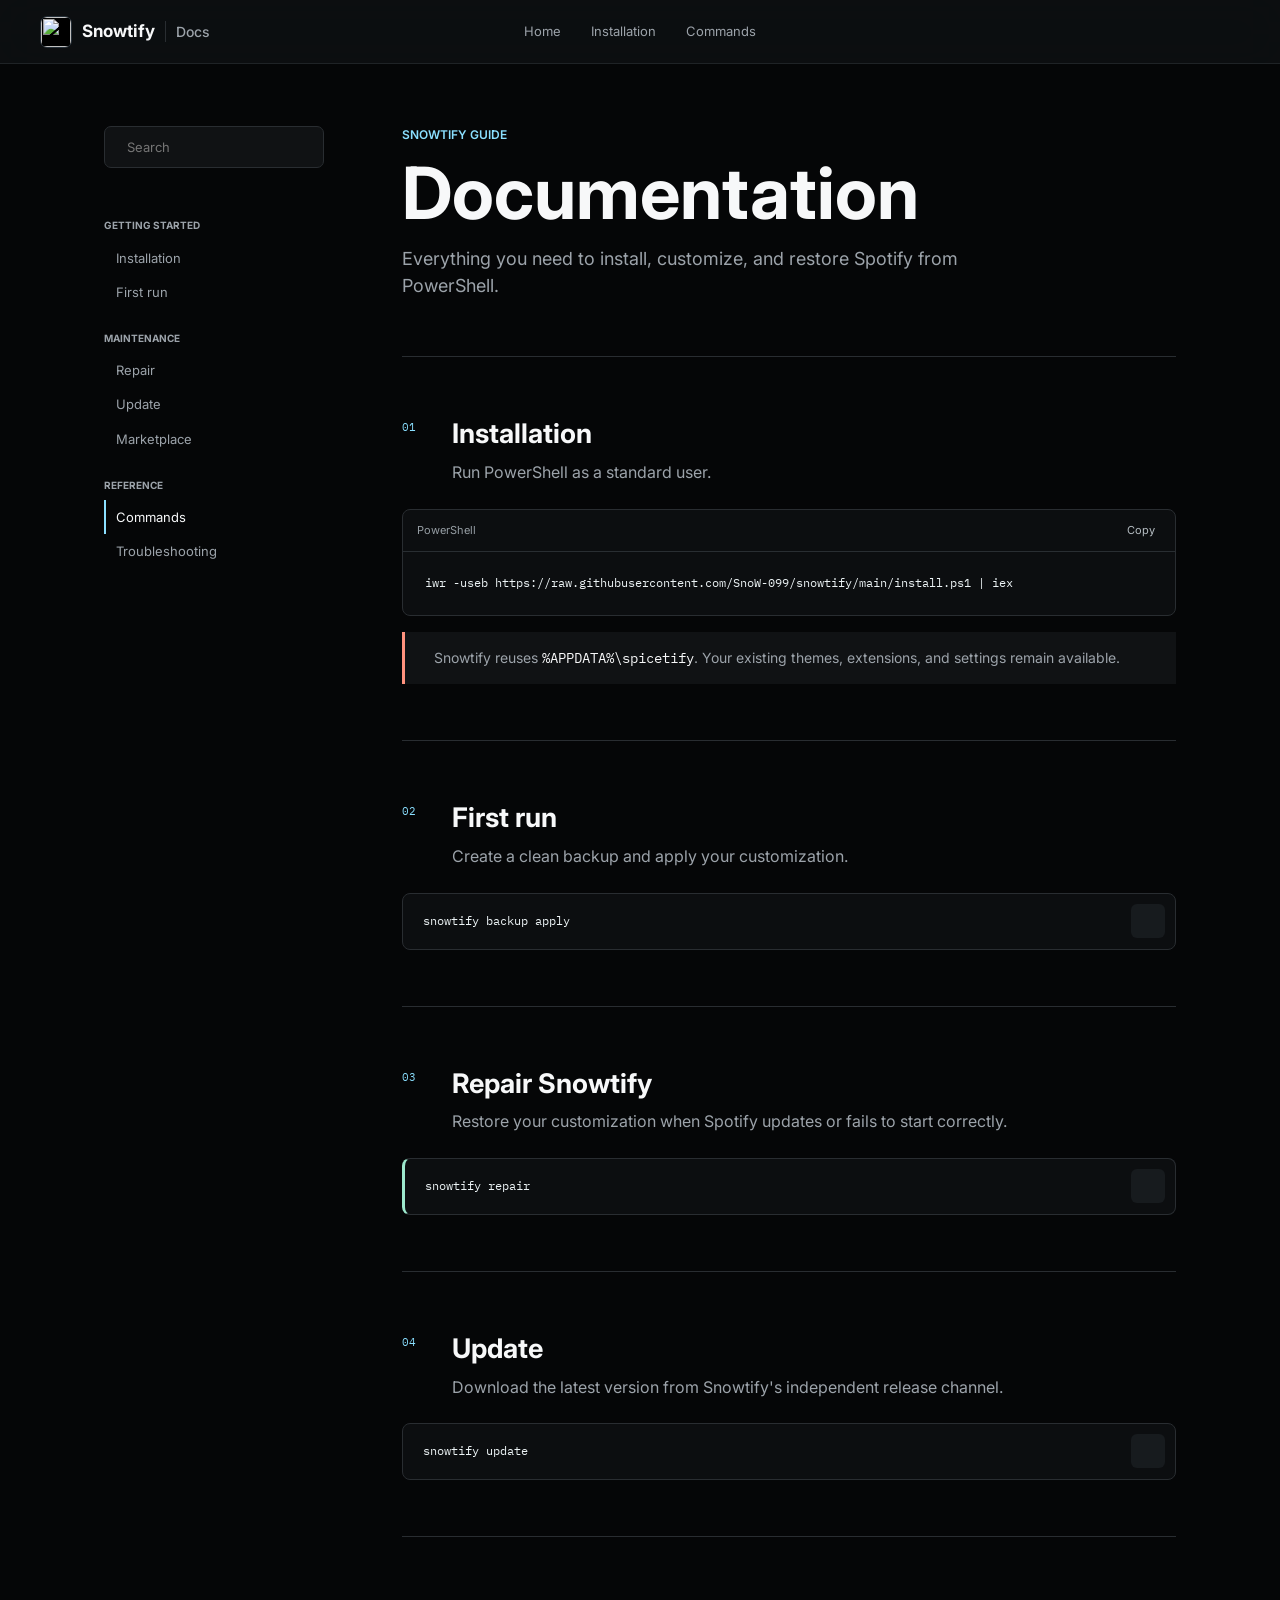
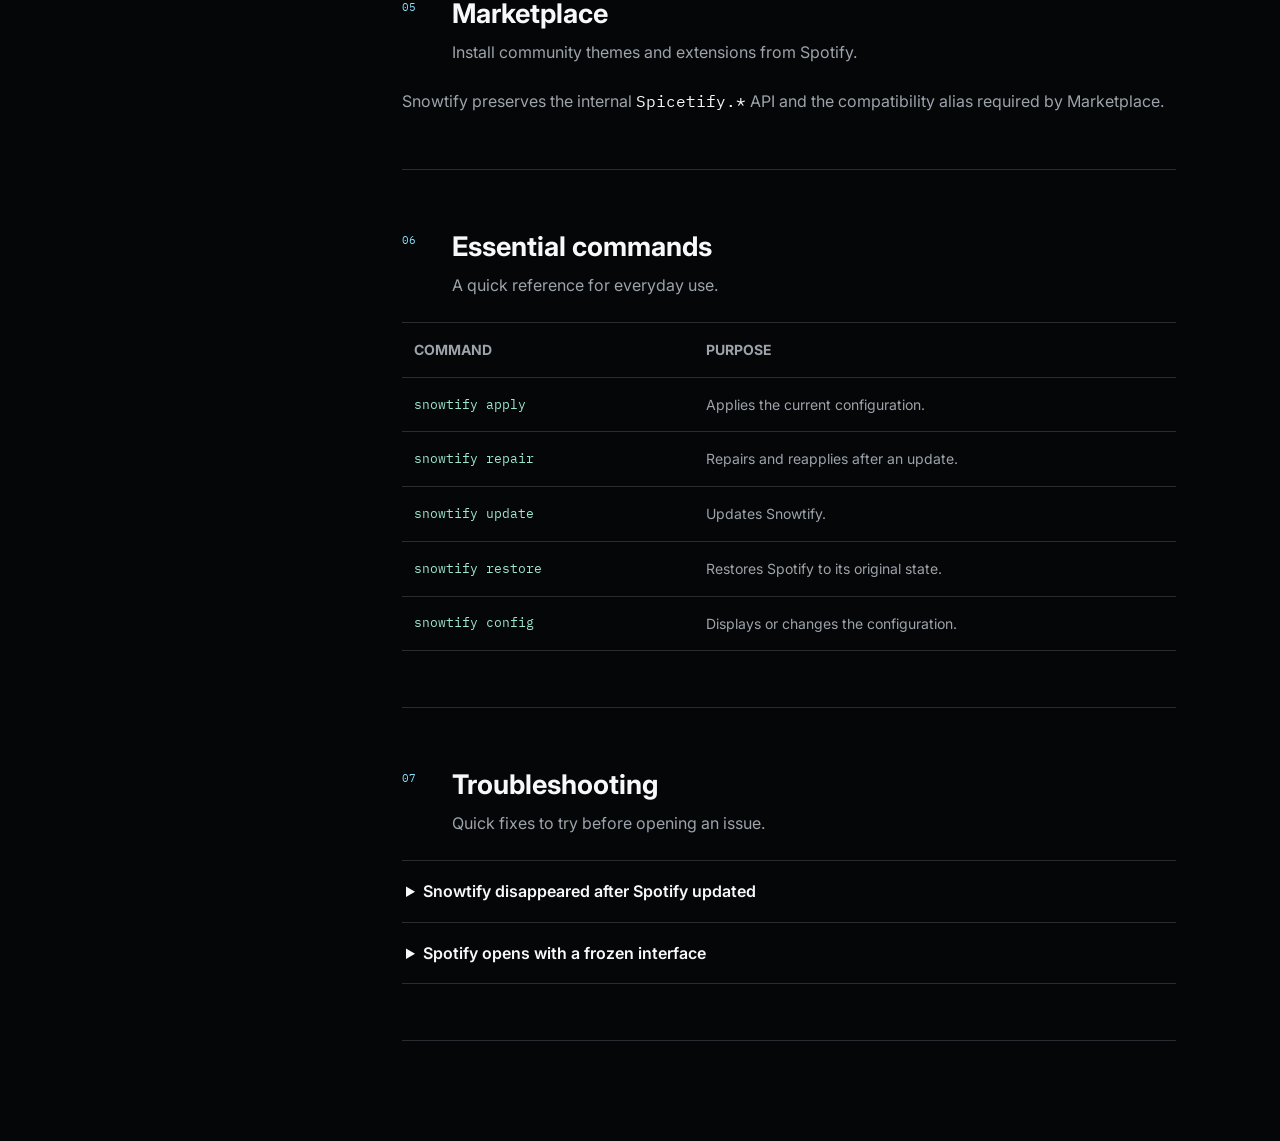
==== docs/docs.html @ 8fdb7bba "Polish Snowtify product website" ====
<!doctype html>
<html lang="en">
  <head>
    <meta charset="UTF-8" />
    <meta name="viewport" content="width=device-width, initial-scale=1.0" />
    <meta name="description" content="Official Snowtify documentation: installation, recovery, and commands." />
    <meta name="theme-color" content="#050607" />
    <title>Documentation | Snowtify</title>
    <link rel="icon" type="image/png" href="assets/snowtify-icon.png" />
    <link rel="preconnect" href="https://fonts.googleapis.com" />
    <link rel="preconnect" href="https://fonts.gstatic.com" crossorigin />
    <link href="https://fonts.googleapis.com/css2?family=Inter:wght@400;500;600;700&family=IBM+Plex+Mono:wght@400;500&display=swap" rel="stylesheet" />
    <link rel="stylesheet" href="styles.css" />
    <script src="https://unpkg.com/lucide@0.468.0/dist/umd/lucide.min.js" defer></script>
    <script src="app.js" defer></script>
  </head>
  <body class="docs-page">
    <header class="topbar">
      <a class="brand" href="index.html"><span class="brand-mark"><img src="assets/snowtify-icon.png" alt="" /></span><span>Snowtify</span><span class="docs-badge">Docs</span></a>
      <nav class="topnav"><a href="index.html">Home</a><a href="#install">Installation</a><a href="#commands">Commands</a></nav>
      <div class="top-actions">
        <button class="icon-button" id="theme-toggle" type="button" aria-label="Change theme" title="Change theme"><i data-lucide="sun"></i></button>
        <a class="github-icon" href="https://github.com/SnoW-099/snowtify" target="_blank" rel="noreferrer" aria-label="GitHub"><i data-lucide="github"></i></a>
      </div>
    </header>

    <main class="docs-layout">
      <aside class="docs-sidebar">
        <label class="search-box" for="docs-search"><i data-lucide="search"></i><input id="docs-search" type="search" placeholder="Search" autocomplete="off" /></label>
        <nav aria-label="Documentation index">
          <p>Getting started</p><a class="active" href="#install">Installation</a><a href="#first-run">First run</a>
          <p>Maintenance</p><a href="#repair">Repair</a><a href="#update">Update</a><a href="#marketplace">Marketplace</a>
          <p>Reference</p><a href="#commands">Commands</a><a href="#faq">Troubleshooting</a>
        </nav>
      </aside>

      <article class="docs-content">
        <header class="docs-intro"><p class="section-label">Snowtify guide</p><h1>Documentation</h1><p>Everything you need to install, customize, and restore Spotify from PowerShell.</p></header>

        <section class="doc-section searchable" id="install" data-search="installation powershell windows download">
          <div class="section-heading"><span>01</span><div><h2>Installation</h2><p>Run PowerShell as a standard user.</p></div></div>
          <div class="code-block"><div class="code-title"><span>PowerShell</span><button type="button" data-copy-target="install-code"><i data-lucide="copy"></i> Copy</button></div><pre><code id="install-code">iwr -useb https://raw.githubusercontent.com/SnoW-099/snowtify/main/install.ps1 | iex</code></pre></div>
          <div class="note"><i data-lucide="info"></i><p>Snowtify reuses <code>%APPDATA%\spicetify</code>. Your existing themes, extensions, and settings remain available.</p></div>
        </section>

        <section class="doc-section searchable" id="first-run" data-search="first run backup apply spotify">
          <div class="section-heading"><span>02</span><div><h2>First run</h2><p>Create a clean backup and apply your customization.</p></div></div>
          <div class="code-block compact"><pre><code id="first-code">snowtify backup apply</code></pre><button class="floating-copy" type="button" data-copy-target="first-code" aria-label="Copy command"><i data-lucide="copy"></i></button></div>
        </section>

        <section class="doc-section searchable" id="repair" data-search="repair bug update missing spotify">
          <div class="section-heading"><span>03</span><div><h2>Repair Snowtify</h2><p>Restore your customization when Spotify updates or fails to start correctly.</p></div></div>
          <div class="code-block compact accent"><pre><code id="repair-code">snowtify repair</code></pre><button class="floating-copy" type="button" data-copy-target="repair-code" aria-label="Copy command"><i data-lucide="copy"></i></button></div>
        </section>

        <section class="doc-section searchable" id="update" data-search="update version release">
          <div class="section-heading"><span>04</span><div><h2>Update</h2><p>Download the latest version from Snowtify's independent release channel.</p></div></div>
          <div class="code-block compact"><pre><code id="update-code">snowtify update</code></pre><button class="floating-copy" type="button" data-copy-target="update-code" aria-label="Copy command"><i data-lucide="copy"></i></button></div>
        </section>

        <section class="doc-section searchable" id="marketplace" data-search="marketplace themes extensions compatible">
          <div class="section-heading"><span>05</span><div><h2>Marketplace</h2><p>Install community themes and extensions from Spotify.</p></div></div>
          <p>Snowtify preserves the internal <code>Spicetify.*</code> API and the compatibility alias required by Marketplace.</p>
        </section>

        <section class="doc-section searchable" id="commands" data-search="commands config apply restore repair update">
          <div class="section-heading"><span>06</span><div><h2>Essential commands</h2><p>A quick reference for everyday use.</p></div></div>
          <div class="command-table" role="table" aria-label="Snowtify commands">
            <div class="table-row table-head" role="row"><span>Command</span><span>Purpose</span></div>
            <div class="table-row" role="row"><code>snowtify apply</code><span>Applies the current configuration.</span></div>
            <div class="table-row" role="row"><code>snowtify repair</code><span>Repairs and reapplies after an update.</span></div>
            <div class="table-row" role="row"><code>snowtify update</code><span>Updates Snowtify.</span></div>
            <div class="table-row" role="row"><code>snowtify restore</code><span>Restores Spotify to its original state.</span></div>
            <div class="table-row" role="row"><code>snowtify config</code><span>Displays or changes the configuration.</span></div>
          </div>
        </section>

        <section class="doc-section searchable" id="faq" data-search="troubleshooting black screen bug missing">
          <div class="section-heading"><span>07</span><div><h2>Troubleshooting</h2><p>Quick fixes to try before opening an issue.</p></div></div>
          <details><summary>Snowtify disappeared after Spotify updated</summary><p>Run <code>snowtify repair</code>. If Spotify changed significantly, run <code>snowtify update</code> first.</p></details>
          <details><summary>Spotify opens with a frozen interface</summary><p>Temporarily disable the latest theme or extension you installed, then run <code>snowtify apply</code>.</p></details>
        </section>
        <div class="no-results" hidden><i data-lucide="search-x"></i><p>No matching section found.</p></div>
      </article>
    </main>
    <div class="toast" id="toast" role="status" aria-live="polite"><i data-lucide="check"></i> Copied</div>
  </body>
</html>
---- docs/styles.css ----
:root {
  color-scheme: dark;
  --bg: #050607;
  --surface: #101214;
  --surface-soft: #171a1d;
  --glass: rgba(15, 18, 21, 0.76);
  --line: #292d31;
  --text: #f7f8f9;
  --muted: #9ca3aa;
  --ice: #8adfff;
  --ice-strong: #4bc6f6;
  --mint: #9ce8cd;
  --coral: #ff927e;
  --shadow: rgba(0, 0, 0, 0.34);
}

:root.light {
  color-scheme: light;
  --bg: #f5f6f7;
  --surface: #ffffff;
  --surface-soft: #e9ecef;
  --glass: rgba(248, 249, 250, 0.8);
  --line: #d8dcdf;
  --text: #111315;
  --muted: #646b71;
  --ice: #087eaa;
  --ice-strong: #0077a6;
  --mint: #147657;
  --coral: #bc4e3c;
  --shadow: rgba(20, 30, 36, 0.12);
}

* { box-sizing: border-box; }
html { scroll-behavior: smooth; scroll-padding-top: 88px; }
body { margin: 0; background: var(--bg); color: var(--text); font-family: "Inter", sans-serif; line-height: 1.55; }
a { color: inherit; text-decoration: none; }
button, input { font: inherit; }
button { color: inherit; }
code, pre { font-family: "IBM Plex Mono", monospace; }
svg { width: 18px; height: 18px; stroke-width: 1.8; flex: 0 0 auto; }

.topbar { position: fixed; inset: 0 0 auto; z-index: 30; height: 64px; display: grid; grid-template-columns: 1fr auto 1fr; align-items: center; padding: 0 max(24px, calc((100vw - 1200px) / 2)); border-bottom: 1px solid color-mix(in srgb, var(--line) 70%, transparent); background: var(--glass); backdrop-filter: saturate(150%) blur(22px); }
.brand { display: inline-flex; align-items: center; gap: 10px; width: max-content; font-size: 17px; font-weight: 700; }
.brand-mark { display: grid; place-items: center; width: 32px; height: 32px; overflow: hidden; border: 1px solid #263039; background: #000; border-radius: 7px; }
.brand-mark img { width: 100%; height: 100%; display: block; object-fit: cover; }
.docs-badge { padding-left: 10px; border-left: 1px solid var(--line); color: var(--muted); font-size: 14px; font-weight: 500; }
.topnav { display: flex; align-items: center; gap: 30px; color: var(--muted); font-size: 13px; }
.topnav a:hover { color: var(--text); }
.top-actions { justify-self: end; display: flex; align-items: center; gap: 8px; }
.icon-button, .github-icon { display: grid; place-items: center; width: 36px; height: 36px; border: 0; background: transparent; border-radius: 7px; cursor: pointer; }
.icon-button:hover, .github-icon:hover { background: var(--surface-soft); color: var(--ice); }
.nav-cta { display: inline-flex; align-items: center; gap: 7px; height: 36px; padding: 0 14px; background: var(--text); color: var(--bg); border-radius: 7px; font-size: 13px; font-weight: 600; }
.nav-cta svg { width: 15px; height: 15px; }

.hero { position: relative; min-height: 0; padding: 100px max(24px, calc((100vw - 1200px) / 2)) 0; overflow: hidden; }
.hero-copy { position: relative; z-index: 2; max-width: 820px; margin: 0 auto; text-align: center; }
.eyebrow, .section-label { margin: 0; color: var(--ice); font-size: 12px; font-weight: 600; text-transform: uppercase; }
.eyebrow { display: flex; align-items: center; justify-content: center; gap: 9px; }
.eyebrow span { width: 22px; height: 1px; background: var(--ice); }
.hero h1 { margin: 18px 0 0; font-size: clamp(76px, 10vw, 132px); line-height: 0.9; letter-spacing: 0; }
.hero-lead { margin: 24px 0 0; font-size: clamp(27px, 4vw, 42px); line-height: 1.1; font-weight: 600; }
.hero-description { max-width: 660px; margin: 18px auto 0; color: var(--muted); font-size: 17px; }
.hero-actions { display: flex; align-items: center; justify-content: center; gap: 10px; margin-top: 30px; }
.primary-button, .secondary-button { display: inline-flex; align-items: center; justify-content: center; gap: 8px; min-height: 46px; padding: 0 18px; border-radius: 8px; font-size: 14px; font-weight: 600; }
.primary-button { background: var(--text); color: var(--bg); }
.primary-button:hover { background: var(--ice); color: #041016; }
.secondary-button { border: 1px solid var(--line); background: var(--surface); }
.secondary-button:hover { border-color: var(--ice); color: var(--ice); }
.install-pill { display: grid; grid-template-columns: 18px minmax(0, 1fr) 34px; align-items: center; gap: 10px; width: min(690px, 100%); height: 50px; margin: 16px auto 0; padding: 0 8px 0 15px; border: 1px solid var(--line); background: var(--surface); border-radius: 8px; text-align: left; }
.install-pill > svg { color: var(--muted); }
.install-pill code { overflow: hidden; color: var(--muted); font-size: 11px; text-overflow: ellipsis; white-space: nowrap; }
.install-pill button, .repair-command button { display: grid; place-items: center; width: 34px; height: 34px; border: 0; background: transparent; border-radius: 6px; cursor: pointer; }
.install-pill button:hover, .repair-command button:hover { background: var(--surface-soft); color: var(--ice); }
.product-stage { position: relative; z-index: 2; width: min(1200px, 100%); aspect-ratio: 3 / 1; margin-top: 36px; overflow: hidden; border: 1px solid #363c41; background: #101316; border-radius: 8px 8px 0 0; box-shadow: 0 32px 80px var(--shadow); }
.window-bar { height: 38px; display: flex; align-items: center; gap: 7px; padding: 0 13px; border-bottom: 1px solid #292e33; background: #15181b; }
.window-bar span { width: 8px; height: 8px; border-radius: 50%; background: #51575d; }
.window-bar span:first-child { background: var(--coral); }
.window-bar span:nth-child(2) { background: #efc46e; }
.window-bar span:nth-child(3) { background: var(--mint); }
.window-bar p { position: absolute; left: 50%; margin: 0; color: #8d959b; font-size: 11px; transform: translateX(-50%); }
.product-stage img { width: 100%; height: calc(100% - 38px); display: block; object-fit: cover; object-position: top left; }
.product-facts { max-width: 1200px; display: grid; grid-template-columns: repeat(4, 1fr); margin: 0 auto; border-bottom: 1px solid var(--line); }
.product-facts p { min-width: 0; margin: 0; padding: 17px 20px; border-right: 1px solid var(--line); }
.product-facts p:first-child { padding-left: 0; }
.product-facts p:last-child { padding-right: 0; border: 0; }
.product-facts span, .product-facts strong { display: block; }
.product-facts span { color: var(--muted); font-size: 10px; text-transform: uppercase; }
.product-facts strong { margin-top: 4px; overflow: hidden; font-size: 12px; font-weight: 600; text-overflow: ellipsis; white-space: nowrap; }

.features-section { max-width: 1200px; margin: 0 auto; padding: 120px 0; }
.section-intro { display: grid; grid-template-columns: 1.35fr 0.65fr; gap: 72px; align-items: end; margin-bottom: 72px; }
.section-intro .section-label { grid-column: 1 / -1; margin-bottom: -52px; }
.section-intro h2 { margin: 0; font-size: clamp(42px, 5.5vw, 68px); line-height: 1.04; }
.section-intro > p:last-child { margin: 0 0 7px; color: var(--muted); font-size: 16px; }
.feature-strip { display: grid; grid-template-columns: repeat(3, 1fr); border-top: 1px solid var(--line); border-bottom: 1px solid var(--line); }
.feature-strip article { min-width: 0; padding: 0 44px; border-right: 1px solid var(--line); }
.feature-strip article { min-height: 320px; padding-top: 30px; padding-bottom: 34px; }
.feature-strip article:first-child { padding-left: 0; }
.feature-strip article:last-child { padding-right: 0; border-right: 0; }
.feature-strip article > span { display: block; margin-bottom: 64px; color: var(--muted); font-family: "IBM Plex Mono", monospace; font-size: 11px; }
.feature-strip article > svg { width: 25px; height: 25px; color: var(--ice); }
.feature-strip h3 { margin: 18px 0 8px; font-size: 24px; }
.feature-strip p { margin: 0; color: var(--muted); font-size: 15px; }

.repair-section { min-height: 630px; display: grid; grid-template-columns: 1fr 1fr; align-items: center; gap: 80px; padding: 100px max(24px, calc((100vw - 1200px) / 2)); border-block: 1px solid var(--line); background: var(--surface); }
.repair-copy h2 { margin: 14px 0 24px; font-size: clamp(46px, 6vw, 76px); line-height: 1.02; letter-spacing: 0; }
.repair-copy > p:last-of-type { max-width: 520px; color: var(--muted); font-size: 17px; }
.repair-command { display: grid; grid-template-columns: minmax(0, 1fr) 38px; align-items: center; width: min(400px, 100%); height: 54px; margin-top: 28px; padding: 0 8px 0 18px; border: 1px solid var(--line); background: var(--bg); border-radius: 8px; }
.repair-command code { color: var(--mint); font-size: 14px; }
.repair-console { width: min(500px, 100%); justify-self: end; overflow: hidden; border: 1px solid var(--line); background: var(--bg); border-radius: 8px; box-shadow: 0 26px 70px var(--shadow); }
.repair-console > header, .repair-console > footer { min-height: 52px; display: flex; align-items: center; justify-content: space-between; padding: 0 18px; }
.repair-console > header { border-bottom: 1px solid var(--line); }
.repair-console > header div { display: flex; align-items: center; gap: 9px; }
.repair-console > header strong { font-size: 13px; }
.repair-console > header code { color: var(--muted); font-size: 10px; }
.status-dot { width: 7px; height: 7px; background: var(--mint); border-radius: 50%; box-shadow: 0 0 0 4px color-mix(in srgb, var(--mint) 12%, transparent); }
.repair-steps { padding: 12px 18px; }
.repair-steps p { min-height: 48px; display: flex; align-items: center; justify-content: space-between; gap: 20px; margin: 0; border-bottom: 1px solid var(--line); }
.repair-steps p:last-child { border: 0; }
.repair-steps p span { display: flex; align-items: center; gap: 10px; color: var(--muted); font-size: 13px; }
.repair-steps p svg { width: 16px; height: 16px; color: var(--mint); }
.repair-steps p strong { color: var(--text); font-family: "IBM Plex Mono", monospace; font-size: 10px; font-weight: 500; }
.repair-console > footer { border-top: 1px solid var(--line); background: var(--surface-soft); color: var(--muted); font-size: 11px; }
.repair-console > footer span { display: flex; align-items: center; gap: 8px; color: var(--mint); font-weight: 600; }
.repair-console > footer svg { width: 15px; height: 15px; }
.repair-console > footer time { font-family: "IBM Plex Mono", monospace; }

.themes-section { max-width: 1200px; margin: 0 auto; padding: 120px 0; }
.themes-section > header { display: grid; grid-template-columns: 1.5fr 0.7fr; gap: 60px; align-items: end; margin-bottom: 44px; }
.themes-section h2 { margin: 12px 0 0; font-size: clamp(42px, 6vw, 70px); line-height: 1.05; }
.themes-section header > p { margin: 0 0 8px; color: var(--muted); }
.theme-grid { display: grid; grid-template-columns: 1.7fr 1fr; grid-template-rows: repeat(2, 220px); gap: 12px; }
.theme-grid figure { position: relative; margin: 0; overflow: hidden; border: 1px solid var(--line); background: var(--surface); border-radius: 8px; }
.theme-grid .theme-large { grid-row: span 2; }
.theme-grid img { width: 100%; height: 100%; display: block; object-fit: cover; object-position: top left; transition: transform 280ms ease; }
.theme-grid figure:hover img { transform: scale(1.015); }
.theme-grid figcaption { position: absolute; left: 14px; bottom: 14px; padding: 5px 9px; border: 1px solid rgba(255, 255, 255, 0.16); background: rgba(7, 9, 10, 0.82); color: #f3f6f7; border-radius: 5px; font-size: 11px; font-weight: 600; }

.final-cta { min-height: 580px; display: flex; flex-direction: column; align-items: center; justify-content: center; padding: 90px 24px; border-top: 1px solid var(--line); background: var(--surface); text-align: center; }
.final-cta > img { width: 76px; height: 76px; margin-bottom: 22px; border: 1px solid #29343b; background: #000; border-radius: 8px; object-fit: cover; }
.final-cta h2 { margin: 12px 0; font-size: clamp(48px, 7vw, 84px); line-height: 1; }
.final-cta > p:not(.section-label) { max-width: 530px; margin: 0; color: var(--muted); font-size: 17px; }

footer { min-height: 130px; display: grid; grid-template-columns: 1fr auto 1fr; align-items: center; gap: 24px; padding: 30px max(24px, calc((100vw - 1200px) / 2)); border-top: 1px solid var(--line); }
footer p { color: var(--muted); font-size: 12px; text-align: center; }
footer > a:last-child { justify-self: end; display: inline-flex; align-items: center; gap: 7px; color: var(--ice); font-size: 13px; }
.asset-credit { margin: 0; padding: 9px 20px; border-top: 1px solid var(--line); color: var(--muted); text-align: center; font-size: 10px; }
.asset-credit a { color: var(--ice); }
.toast { position: fixed; z-index: 50; left: 50%; bottom: 24px; display: flex; align-items: center; gap: 8px; padding: 10px 15px; background: var(--text); color: var(--bg); border-radius: 8px; box-shadow: 0 14px 34px var(--shadow); opacity: 0; transform: translate(-50%, 16px); pointer-events: none; transition: 180ms ease; }
.toast.show { opacity: 1; transform: translate(-50%, 0); }

/* Documentation */
.docs-layout { max-width: 1120px; margin: 0 auto; padding: 126px 24px 100px; display: grid; grid-template-columns: 220px minmax(0, 1fr); gap: 78px; }
.docs-sidebar { position: sticky; top: 96px; align-self: start; }
.search-box { height: 42px; display: flex; align-items: center; gap: 9px; padding: 0 11px; border: 1px solid var(--line); background: var(--surface); border-radius: 7px; }
.search-box:focus-within { border-color: var(--ice); }
.search-box svg { color: var(--muted); }
.search-box input { width: 100%; border: 0; outline: 0; background: transparent; color: var(--text); font-size: 13px; }
.docs-sidebar nav { margin-top: 28px; display: flex; flex-direction: column; }
.docs-sidebar nav p { margin: 22px 0 7px; color: var(--muted); font-size: 10px; font-weight: 700; text-transform: uppercase; }
.docs-sidebar nav a { padding: 7px 10px; border-left: 2px solid transparent; color: var(--muted); font-size: 13px; }
.docs-sidebar nav a:hover, .docs-sidebar nav a.active { color: var(--text); border-color: var(--ice); }
.docs-content { min-width: 0; }
.docs-intro { padding-bottom: 56px; border-bottom: 1px solid var(--line); }
.docs-intro h1 { margin: 12px 0 16px; font-size: clamp(48px, 7vw, 72px); line-height: 1; }
.docs-intro > p:last-child { max-width: 650px; margin: 0; color: var(--muted); font-size: 18px; }
.doc-section { padding: 56px 0; border-bottom: 1px solid var(--line); }
.doc-section[hidden] { display: none; }
.section-heading { display: grid; grid-template-columns: 38px 1fr; gap: 12px; margin-bottom: 24px; }
.section-heading > span { padding-top: 6px; color: var(--ice); font-family: "IBM Plex Mono", monospace; font-size: 11px; }
.section-heading h2 { margin: 0 0 5px; font-size: 27px; }
.section-heading p, .doc-section > p { margin: 0; color: var(--muted); }
.code-block { position: relative; overflow: hidden; border: 1px solid var(--line); background: #0c0e10; color: #edf4f6; border-radius: 8px; }
.code-title { height: 42px; display: flex; align-items: center; justify-content: space-between; padding: 0 14px; border-bottom: 1px solid #292e32; color: #959da3; font-size: 11px; }
.code-title button { display: inline-flex; align-items: center; gap: 6px; border: 0; background: transparent; color: #b5bdc2; cursor: pointer; }
.code-block pre { margin: 0; padding: 22px; overflow-x: auto; font-size: 12px; }
.code-block.compact pre { padding: 18px 54px 18px 20px; }
.code-block.accent { border-left: 3px solid var(--mint); }
.floating-copy { position: absolute; top: 10px; right: 10px; display: grid; place-items: center; width: 34px; height: 34px; border: 0; background: #171b1e; color: #dbe1e4; border-radius: 6px; cursor: pointer; }
.note { display: flex; gap: 12px; margin-top: 16px; padding: 15px 17px; border-left: 3px solid var(--coral); background: var(--surface); }
.note svg { margin-top: 3px; color: var(--coral); }
.note p { margin: 0; color: var(--muted); font-size: 14px; }
.note code, .doc-section p code, details code { color: var(--text); }
.command-table { border-top: 1px solid var(--line); }
.table-row { display: grid; grid-template-columns: minmax(180px, 0.8fr) 1.4fr; gap: 30px; padding: 16px 12px; border-bottom: 1px solid var(--line); align-items: center; }
.table-row:not(.table-head):hover { background: var(--surface); }
.table-row code { color: var(--mint); font-size: 13px; }
.table-row span { color: var(--muted); font-size: 14px; }
.table-head { color: var(--text); font-size: 11px; font-weight: 700; text-transform: uppercase; }
details { border-top: 1px solid var(--line); }
details:last-child { border-bottom: 1px solid var(--line); }
summary { padding: 18px 4px; cursor: pointer; font-weight: 600; }
details p { padding: 0 4px 18px; color: var(--muted); }
.no-results { min-height: 260px; place-items: center; align-content: center; color: var(--muted); text-align: center; }
.no-results:not([hidden]) { display: grid; }

@media (max-width: 900px) {
  .topbar { grid-template-columns: 1fr auto; padding: 0 20px; }
  .topnav { display: none; }
  .hero { padding: 104px 24px 0; }
  .product-stage { aspect-ratio: 1.75 / 1; margin-top: 42px; }
  .product-facts { margin-inline: 24px; }
  .features-section, .themes-section { margin-inline: 24px; }
  .section-intro { grid-template-columns: 1fr; gap: 18px; }
  .section-intro .section-label { margin-bottom: 0; }
  .feature-strip article { padding: 0 24px; }
  .feature-strip article { padding-top: 30px; padding-bottom: 34px; }
  .repair-section { gap: 40px; padding-inline: 24px; }
  .repair-console { width: 100%; }
  .docs-layout { grid-template-columns: 1fr; gap: 36px; }
  .docs-sidebar { position: static; }
  .docs-sidebar nav { display: none; }
  footer { grid-template-columns: 1fr; justify-items: start; }
  footer p { text-align: left; }
  footer > a:last-child { justify-self: start; }
}

@media (max-width: 620px) {
  .topbar { height: 60px; padding: 0 14px; }
  .nav-cta { width: 36px; padding: 0; font-size: 0; }
  .nav-cta svg { width: 16px; height: 16px; }
  .docs-badge { font-size: 12px; }
  .hero { min-height: auto; padding: 90px 18px 0; }
  .hero h1 { font-size: 64px; }
  .hero-lead { margin-top: 18px; font-size: 28px; }
  .hero-description { font-size: 16px; }
  .hero-actions { align-items: stretch; flex-direction: column; }
  .primary-button, .secondary-button { width: 100%; }
  .install-pill { height: 48px; }
  .install-pill code { font-size: 10px; }
  .product-stage { width: calc(100% + 18px); aspect-ratio: 1.45 / 1; margin-top: 34px; border-radius: 8px 0 0 0; }
  .product-stage img { object-position: 12% top; }
  .product-facts { grid-template-columns: repeat(2, 1fr); margin-inline: 18px; }
  .product-facts p, .product-facts p:first-child, .product-facts p:last-child { padding: 14px 12px; border-right: 1px solid var(--line); border-bottom: 1px solid var(--line); }
  .product-facts p:nth-child(2n) { border-right: 0; }
  .product-facts p:nth-last-child(-n + 2) { border-bottom: 0; }
  .features-section { margin: 0 18px; padding: 76px 0; }
  .section-intro { margin-bottom: 44px; }
  .section-intro h2 { font-size: 42px; }
  .feature-strip { grid-template-columns: 1fr; }
  .feature-strip article, .feature-strip article:first-child, .feature-strip article:last-child { padding: 28px 0; border-right: 0; border-bottom: 1px solid var(--line); }
  .feature-strip article:last-child { border-bottom: 0; }
  .feature-strip article { min-height: 0; }
  .feature-strip article > span { margin-bottom: 30px; }
  .repair-section { min-height: 0; grid-template-columns: 1fr; padding: 72px 18px; }
  .repair-copy h2 { font-size: 44px; }
  .repair-console { justify-self: center; }
  .repair-console > header code { display: none; }
  .themes-section { margin: 0 18px; padding: 76px 0; }
  .themes-section > header { grid-template-columns: 1fr; gap: 18px; }
  .themes-section h2 { font-size: 42px; }
  .theme-grid { grid-template-columns: 1fr; grid-template-rows: repeat(3, 190px); }
  .theme-grid .theme-large { grid-row: auto; }
  .final-cta { min-height: 520px; padding-inline: 18px; }
  .final-cta h2 { font-size: 48px; }
  .docs-layout { padding: 104px 18px 70px; }
  .docs-intro h1 { font-size: 45px; }
  .section-heading { grid-template-columns: 30px 1fr; gap: 8px; }
  .section-heading h2 { font-size: 23px; }
  .code-block pre { font-size: 10px; }
  .table-row { grid-template-columns: 1fr; gap: 4px; }
  .table-head { display: none; }
}

@media (prefers-reduced-motion: reduce) {
  html { scroll-behavior: auto; }
  *, *::before, *::after { transition: none !important; }
}
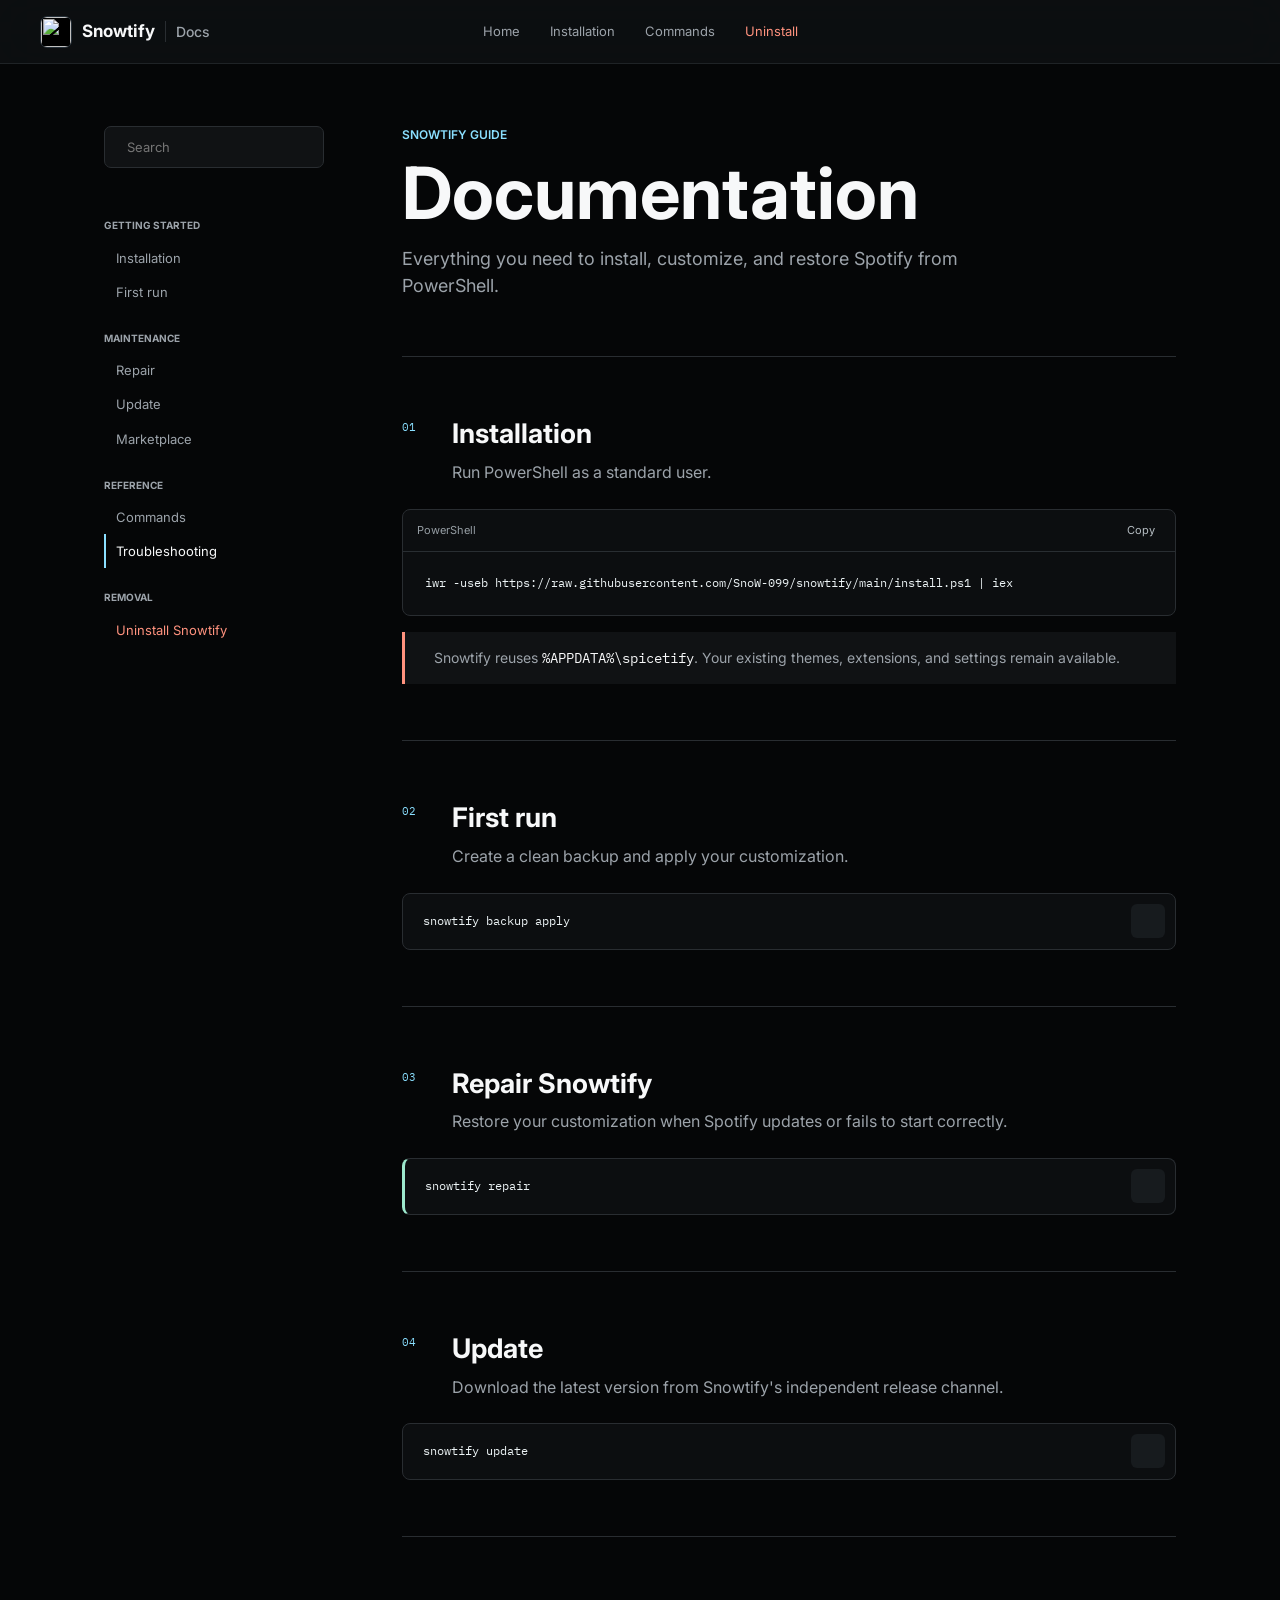
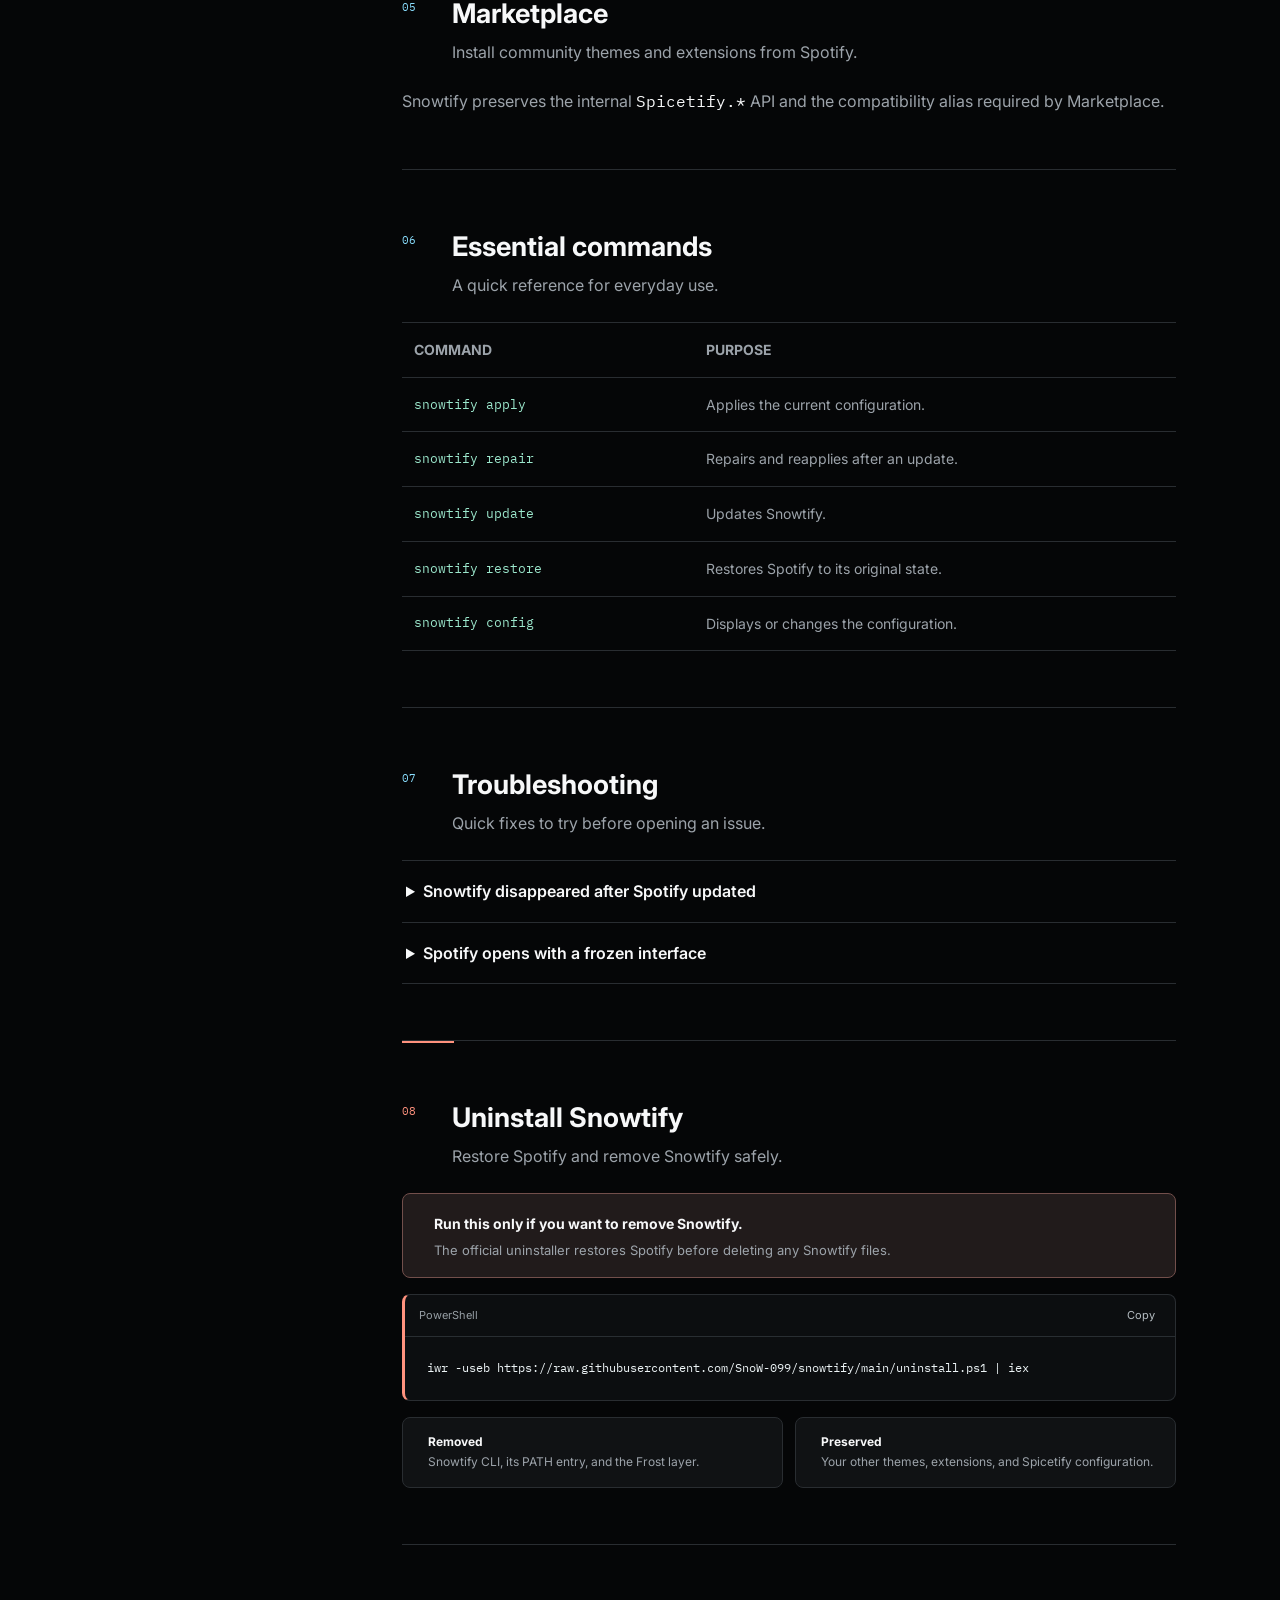
==== commit 2b327767: "Add highlighted uninstall documentation" ====
--- a/docs/docs.html
+++ b/docs/docs.html
@@ -17,7 +17,7 @@
   <body class="docs-page">
     <header class="topbar">
       <a class="brand" href="index.html"><span class="brand-mark"><img src="assets/snowtify-icon.png" alt="" /></span><span>Snowtify</span><span class="docs-badge">Docs</span></a>
-      <nav class="topnav"><a href="index.html">Home</a><a href="#install">Installation</a><a href="#commands">Commands</a></nav>
+      <nav class="topnav"><a href="index.html">Home</a><a href="#install">Installation</a><a href="#commands">Commands</a><a class="danger-link" href="#uninstall">Uninstall</a></nav>
       <div class="top-actions">
         <button class="icon-button" id="theme-toggle" type="button" aria-label="Change theme" title="Change theme"><i data-lucide="sun"></i></button>
         <a class="github-icon" href="https://github.com/SnoW-099/snowtify" target="_blank" rel="noreferrer" aria-label="GitHub"><i data-lucide="github"></i></a>
@@ -31,6 +31,7 @@
           <p>Getting started</p><a class="active" href="#install">Installation</a><a href="#first-run">First run</a>
           <p>Maintenance</p><a href="#repair">Repair</a><a href="#update">Update</a><a href="#marketplace">Marketplace</a>
           <p>Reference</p><a href="#commands">Commands</a><a href="#faq">Troubleshooting</a>
+          <p>Removal</p><a class="danger-link" href="#uninstall">Uninstall Snowtify</a>
         </nav>
       </aside>
 
@@ -80,6 +81,22 @@
           <details><summary>Snowtify disappeared after Spotify updated</summary><p>Run <code>snowtify repair</code>. If Spotify changed significantly, run <code>snowtify update</code> first.</p></details>
           <details><summary>Spotify opens with a frozen interface</summary><p>Temporarily disable the latest theme or extension you installed, then run <code>snowtify apply</code>.</p></details>
         </section>
+
+        <section class="doc-section searchable uninstall-section" id="uninstall" data-search="uninstall remove delete restore cleanup powershell">
+          <div class="section-heading"><span>08</span><div><h2>Uninstall Snowtify</h2><p>Restore Spotify and remove Snowtify safely.</p></div></div>
+          <div class="uninstall-warning">
+            <i data-lucide="triangle-alert"></i>
+            <div><strong>Run this only if you want to remove Snowtify.</strong><p>The official uninstaller restores Spotify before deleting any Snowtify files.</p></div>
+          </div>
+          <div class="code-block uninstall-code">
+            <div class="code-title"><span>PowerShell</span><button type="button" data-copy-target="uninstall-command"><i data-lucide="copy"></i> Copy</button></div>
+            <pre><code id="uninstall-command">iwr -useb https://raw.githubusercontent.com/SnoW-099/snowtify/main/uninstall.ps1 | iex</code></pre>
+          </div>
+          <div class="removal-summary">
+            <p><i data-lucide="check"></i><span><strong>Removed</strong> Snowtify CLI, its PATH entry, and the Frost layer.</span></p>
+            <p><i data-lucide="shield-check"></i><span><strong>Preserved</strong> Your other themes, extensions, and Spicetify configuration.</span></p>
+          </div>
+        </section>
         <div class="no-results" hidden><i data-lucide="search-x"></i><p>No matching section found.</p></div>
       </article>
     </main>
--- a/docs/styles.css
+++ b/docs/styles.css
@@ -46,6 +46,7 @@
 .docs-badge { padding-left: 10px; border-left: 1px solid var(--line); color: var(--muted); font-size: 14px; font-weight: 500; }
 .topnav { display: flex; align-items: center; gap: 30px; color: var(--muted); font-size: 13px; }
 .topnav a:hover { color: var(--text); }
+.topnav .danger-link, .docs-sidebar nav .danger-link { color: var(--coral); }
 .top-actions { justify-self: end; display: flex; align-items: center; gap: 8px; }
 .icon-button, .github-icon { display: grid; place-items: center; width: 36px; height: 36px; border: 0; background: transparent; border-radius: 7px; cursor: pointer; }
 .icon-button:hover, .github-icon:hover { background: var(--surface-soft); color: var(--ice); }
@@ -71,6 +72,7 @@
 .install-pill code { overflow: hidden; color: var(--muted); font-size: 11px; text-overflow: ellipsis; white-space: nowrap; }
 .install-pill button, .repair-command button { display: grid; place-items: center; width: 34px; height: 34px; border: 0; background: transparent; border-radius: 6px; cursor: pointer; }
 .install-pill button:hover, .repair-command button:hover { background: var(--surface-soft); color: var(--ice); }
+.install-pill:target { border-color: var(--ice); box-shadow: 0 0 0 3px color-mix(in srgb, var(--ice) 12%, transparent); }
 .product-stage { position: relative; z-index: 2; width: min(1200px, 100%); aspect-ratio: 3 / 1; margin-top: 36px; overflow: hidden; border: 1px solid #363c41; background: #101316; border-radius: 8px 8px 0 0; box-shadow: 0 32px 80px var(--shadow); }
 .window-bar { height: 38px; display: flex; align-items: center; gap: 7px; padding: 0 13px; border-bottom: 1px solid #292e33; background: #15181b; }
 .window-bar span { width: 8px; height: 8px; border-radius: 50%; background: #51575d; }
@@ -181,6 +183,18 @@
 .note svg { margin-top: 3px; color: var(--coral); }
 .note p { margin: 0; color: var(--muted); font-size: 14px; }
 .note code, .doc-section p code, details code { color: var(--text); }
+.uninstall-section { position: relative; }
+.uninstall-section::before { content: ""; position: absolute; top: 0; left: 0; width: 52px; height: 2px; background: var(--coral); }
+.uninstall-section .section-heading > span { color: var(--coral); }
+.uninstall-warning { display: flex; gap: 13px; margin-bottom: 16px; padding: 17px 18px; border: 1px solid color-mix(in srgb, var(--coral) 34%, var(--line)); background: color-mix(in srgb, var(--coral) 7%, var(--surface)); border-radius: 8px; }
+.uninstall-warning > svg { margin-top: 2px; color: var(--coral); }
+.uninstall-warning strong { font-size: 14px; }
+.uninstall-warning p { margin: 4px 0 0; color: var(--muted); font-size: 13px; }
+.uninstall-code { border-left: 3px solid var(--coral); }
+.removal-summary { display: grid; grid-template-columns: repeat(2, 1fr); gap: 12px; margin-top: 16px; }
+.removal-summary p { display: flex; align-items: flex-start; gap: 10px; margin: 0; padding: 15px; border: 1px solid var(--line); background: var(--surface); border-radius: 8px; color: var(--muted); font-size: 12px; }
+.removal-summary svg { margin-top: 1px; color: var(--mint); }
+.removal-summary strong { display: block; margin-bottom: 2px; color: var(--text); font-size: 12px; }
 .command-table { border-top: 1px solid var(--line); }
 .table-row { display: grid; grid-template-columns: minmax(180px, 0.8fr) 1.4fr; gap: 30px; padding: 16px 12px; border-bottom: 1px solid var(--line); align-items: center; }
 .table-row:not(.table-head):hover { background: var(--surface); }
@@ -260,6 +274,7 @@
   .code-block pre { font-size: 10px; }
   .table-row { grid-template-columns: 1fr; gap: 4px; }
   .table-head { display: none; }
+  .removal-summary { grid-template-columns: 1fr; }
 }
 
 @media (prefers-reduced-motion: reduce) {
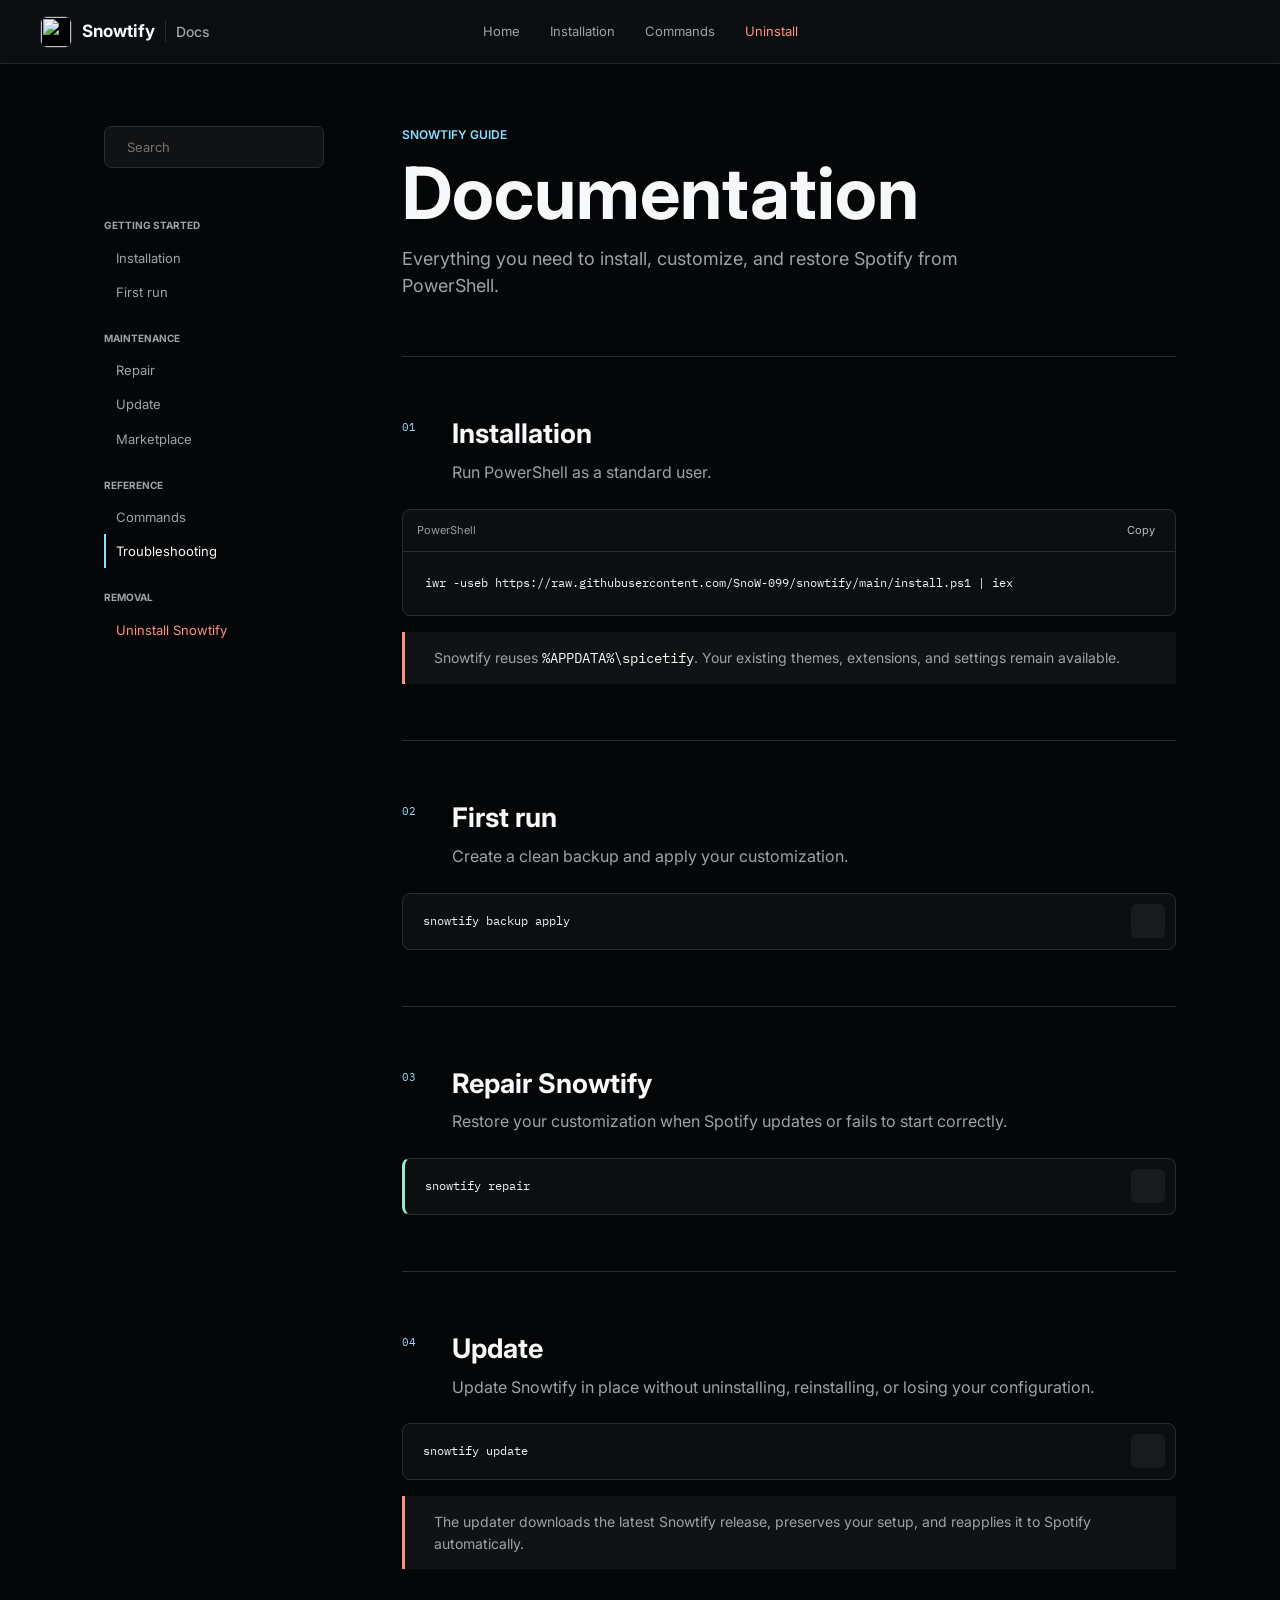
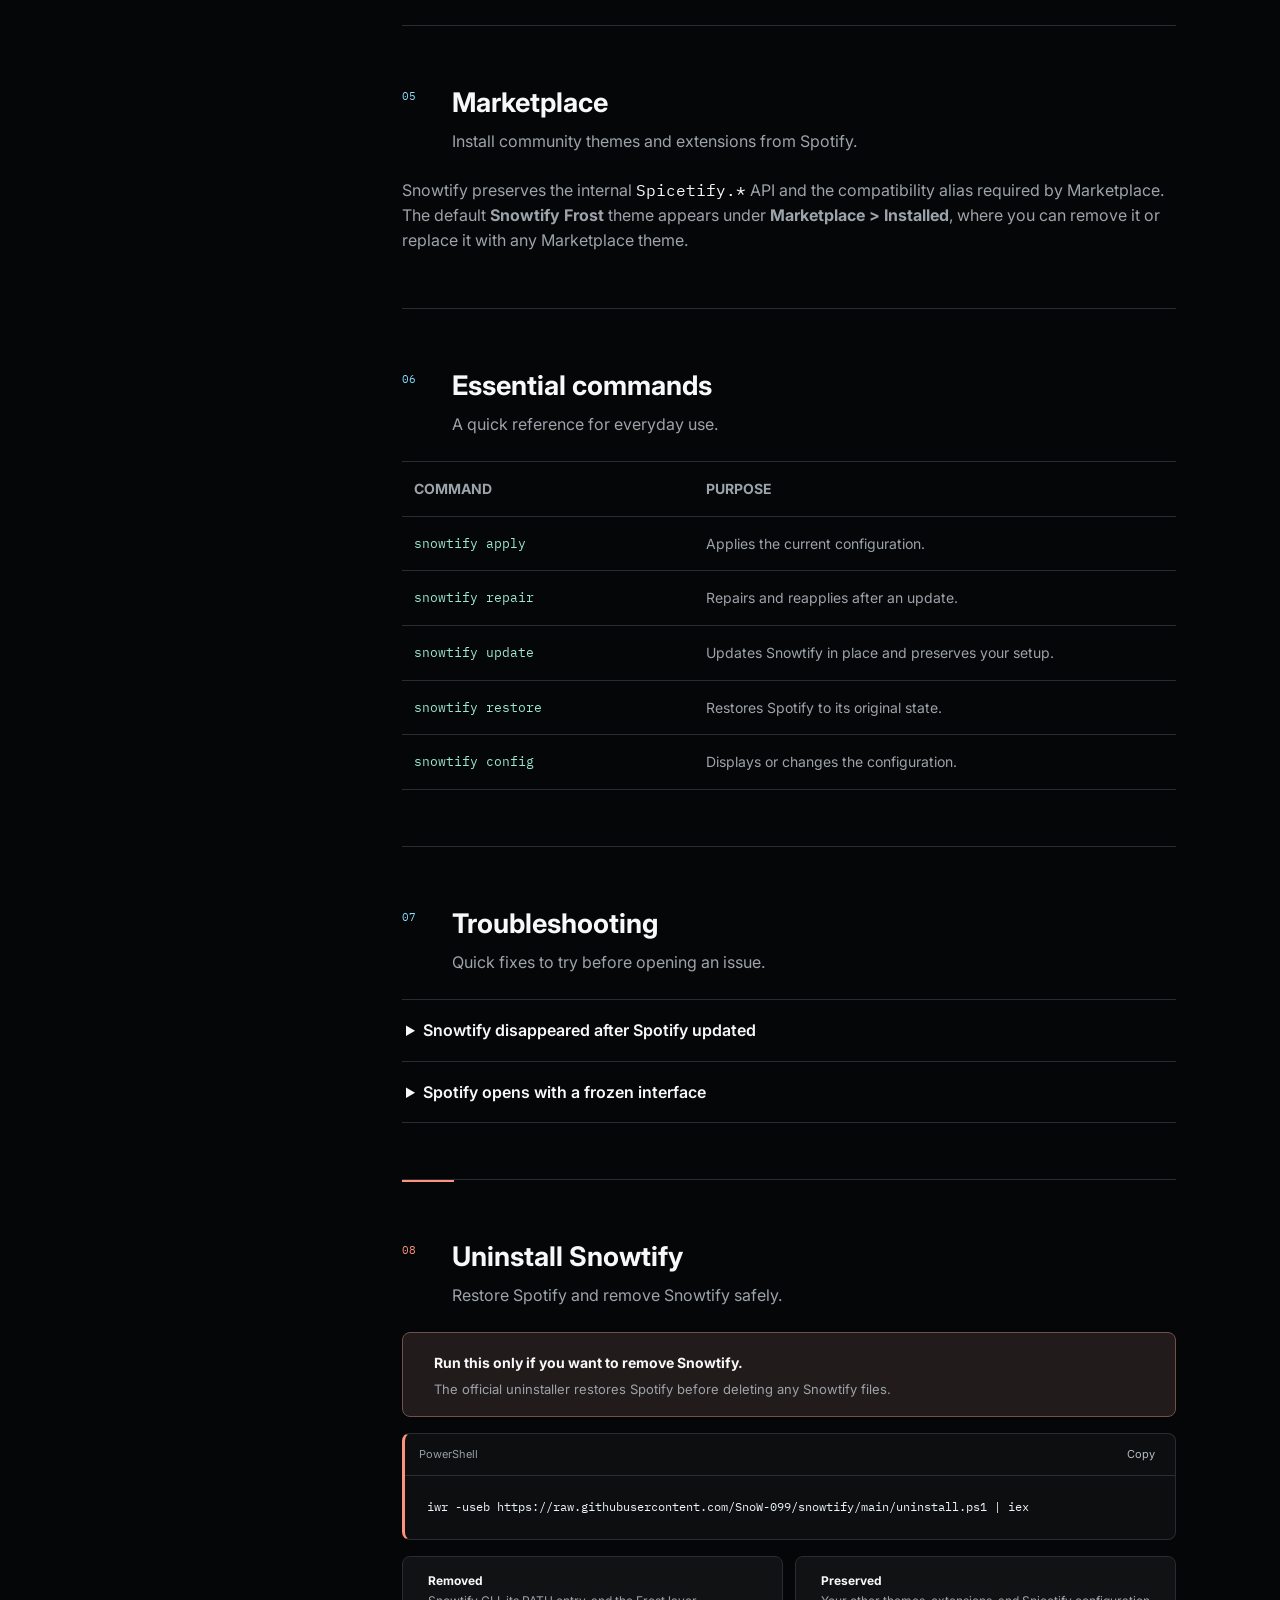
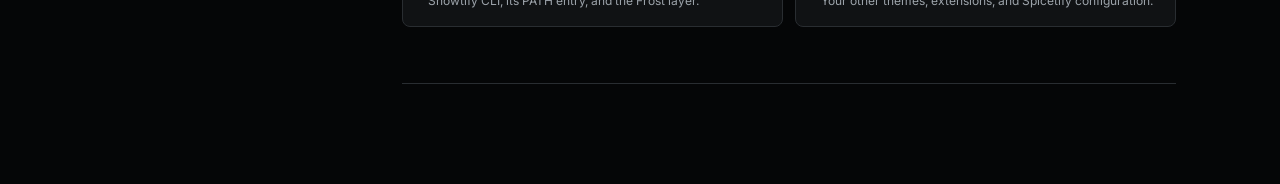
==== commit 260ca067: "Document in-place updates and removable Frost" ====
--- a/docs/docs.html
+++ b/docs/docs.html
@@ -54,14 +54,15 @@
           <div class="code-block compact accent"><pre><code id="repair-code">snowtify repair</code></pre><button class="floating-copy" type="button" data-copy-target="repair-code" aria-label="Copy command"><i data-lucide="copy"></i></button></div>
         </section>
 
-        <section class="doc-section searchable" id="update" data-search="update version release">
-          <div class="section-heading"><span>04</span><div><h2>Update</h2><p>Download the latest version from Snowtify's independent release channel.</p></div></div>
+        <section class="doc-section searchable" id="update" data-search="update version release reinstall uninstall">
+          <div class="section-heading"><span>04</span><div><h2>Update</h2><p>Update Snowtify in place without uninstalling, reinstalling, or losing your configuration.</p></div></div>
           <div class="code-block compact"><pre><code id="update-code">snowtify update</code></pre><button class="floating-copy" type="button" data-copy-target="update-code" aria-label="Copy command"><i data-lucide="copy"></i></button></div>
+          <div class="note"><i data-lucide="refresh-cw"></i><p>The updater downloads the latest Snowtify release, preserves your setup, and reapplies it to Spotify automatically.</p></div>
         </section>
 
-        <section class="doc-section searchable" id="marketplace" data-search="marketplace themes extensions compatible">
+        <section class="doc-section searchable" id="marketplace" data-search="marketplace themes extensions compatible frost installed remove replace">
           <div class="section-heading"><span>05</span><div><h2>Marketplace</h2><p>Install community themes and extensions from Spotify.</p></div></div>
-          <p>Snowtify preserves the internal <code>Spicetify.*</code> API and the compatibility alias required by Marketplace.</p>
+          <p>Snowtify preserves the internal <code>Spicetify.*</code> API and the compatibility alias required by Marketplace. The default <strong>Snowtify Frost</strong> theme appears under <strong>Marketplace &gt; Installed</strong>, where you can remove it or replace it with any Marketplace theme.</p>
         </section>
 
         <section class="doc-section searchable" id="commands" data-search="commands config apply restore repair update">
@@ -70,7 +71,7 @@
             <div class="table-row table-head" role="row"><span>Command</span><span>Purpose</span></div>
             <div class="table-row" role="row"><code>snowtify apply</code><span>Applies the current configuration.</span></div>
             <div class="table-row" role="row"><code>snowtify repair</code><span>Repairs and reapplies after an update.</span></div>
-            <div class="table-row" role="row"><code>snowtify update</code><span>Updates Snowtify.</span></div>
+            <div class="table-row" role="row"><code>snowtify update</code><span>Updates Snowtify in place and preserves your setup.</span></div>
             <div class="table-row" role="row"><code>snowtify restore</code><span>Restores Spotify to its original state.</span></div>
             <div class="table-row" role="row"><code>snowtify config</code><span>Displays or changes the configuration.</span></div>
           </div>
--- a/docs/styles.css
+++ b/docs/styles.css
@@ -240,8 +240,8 @@
   .hero-description { font-size: 16px; }
   .hero-actions { align-items: stretch; flex-direction: column; }
   .primary-button, .secondary-button { width: 100%; }
-  .install-pill { height: 48px; }
-  .install-pill code { font-size: 10px; }
+  .install-pill { min-height: 64px; height: auto; padding-block: 9px; }
+  .install-pill code { overflow-wrap: anywhere; font-size: 10px; line-height: 1.35; text-overflow: clip; white-space: normal; }
   .product-stage { width: calc(100% + 18px); aspect-ratio: 1.45 / 1; margin-top: 34px; border-radius: 8px 0 0 0; }
   .product-stage img { object-position: 12% top; }
   .product-facts { grid-template-columns: repeat(2, 1fr); margin-inline: 18px; }
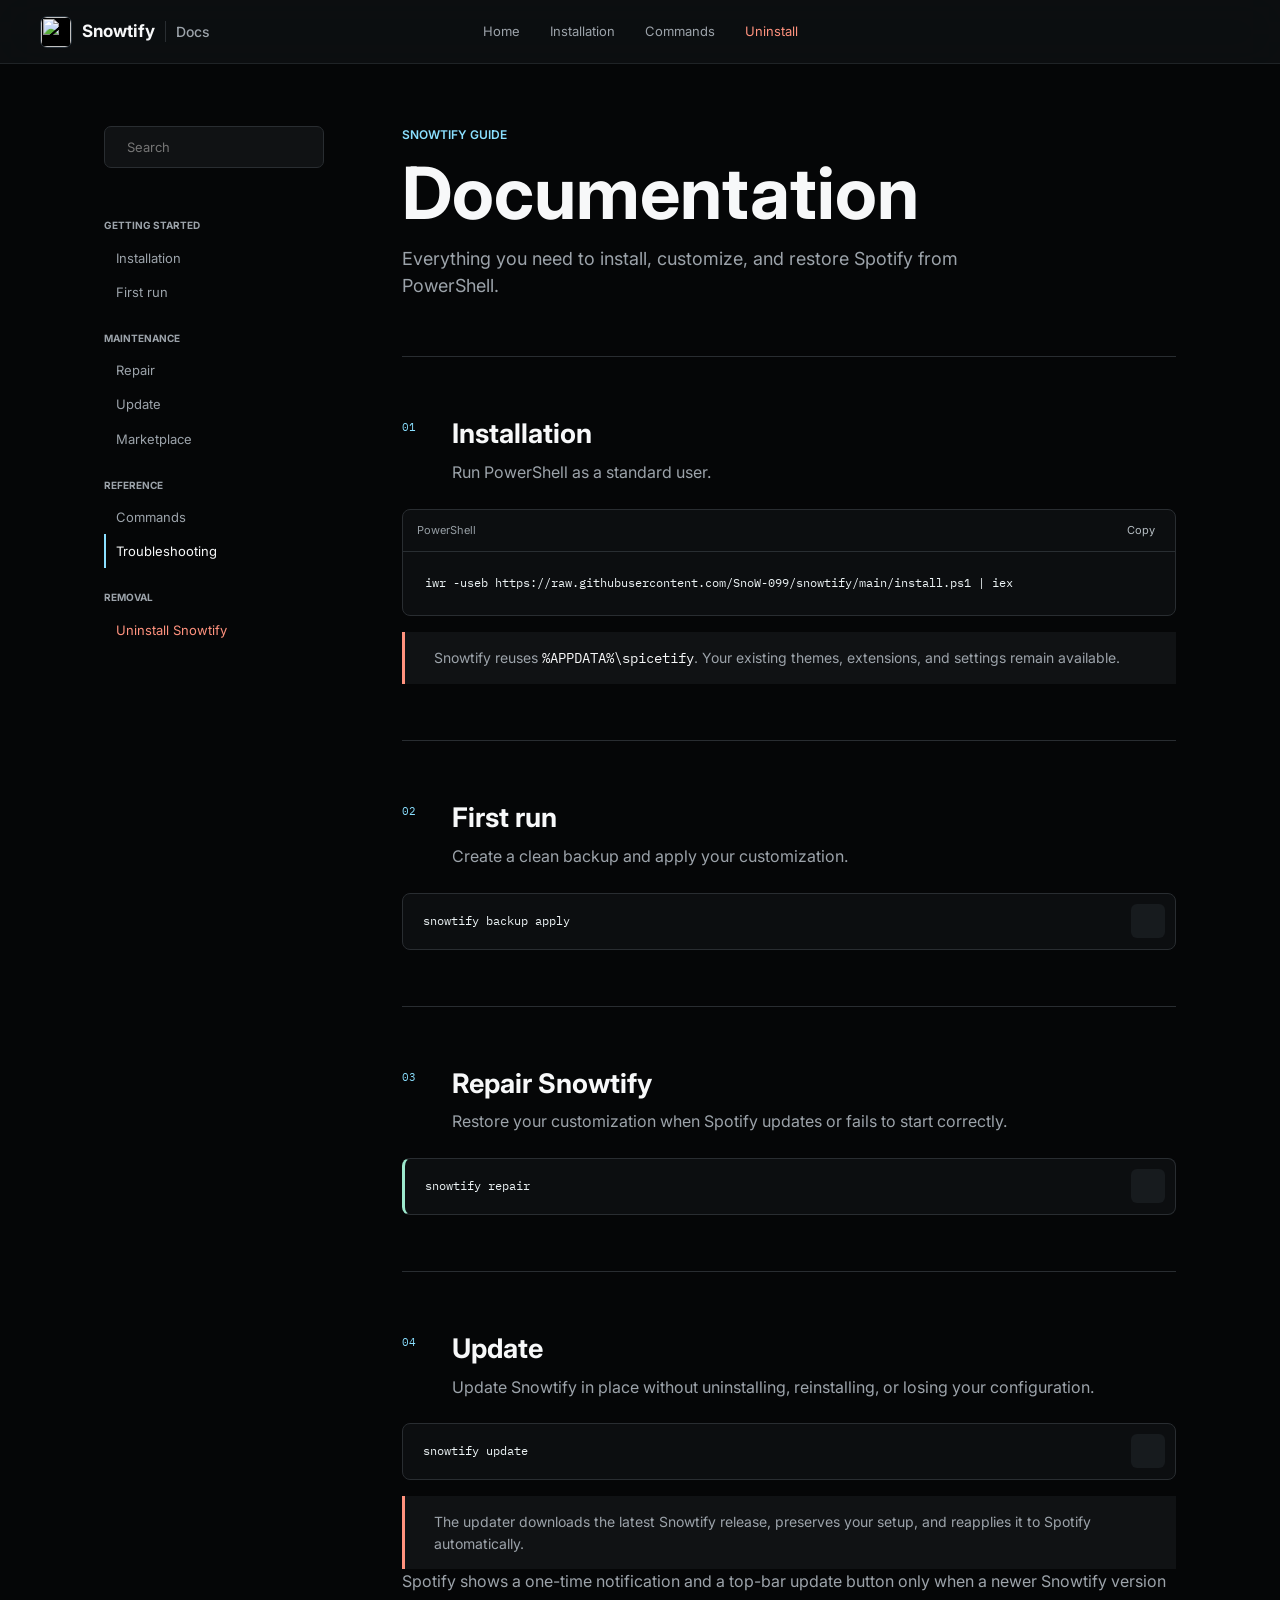
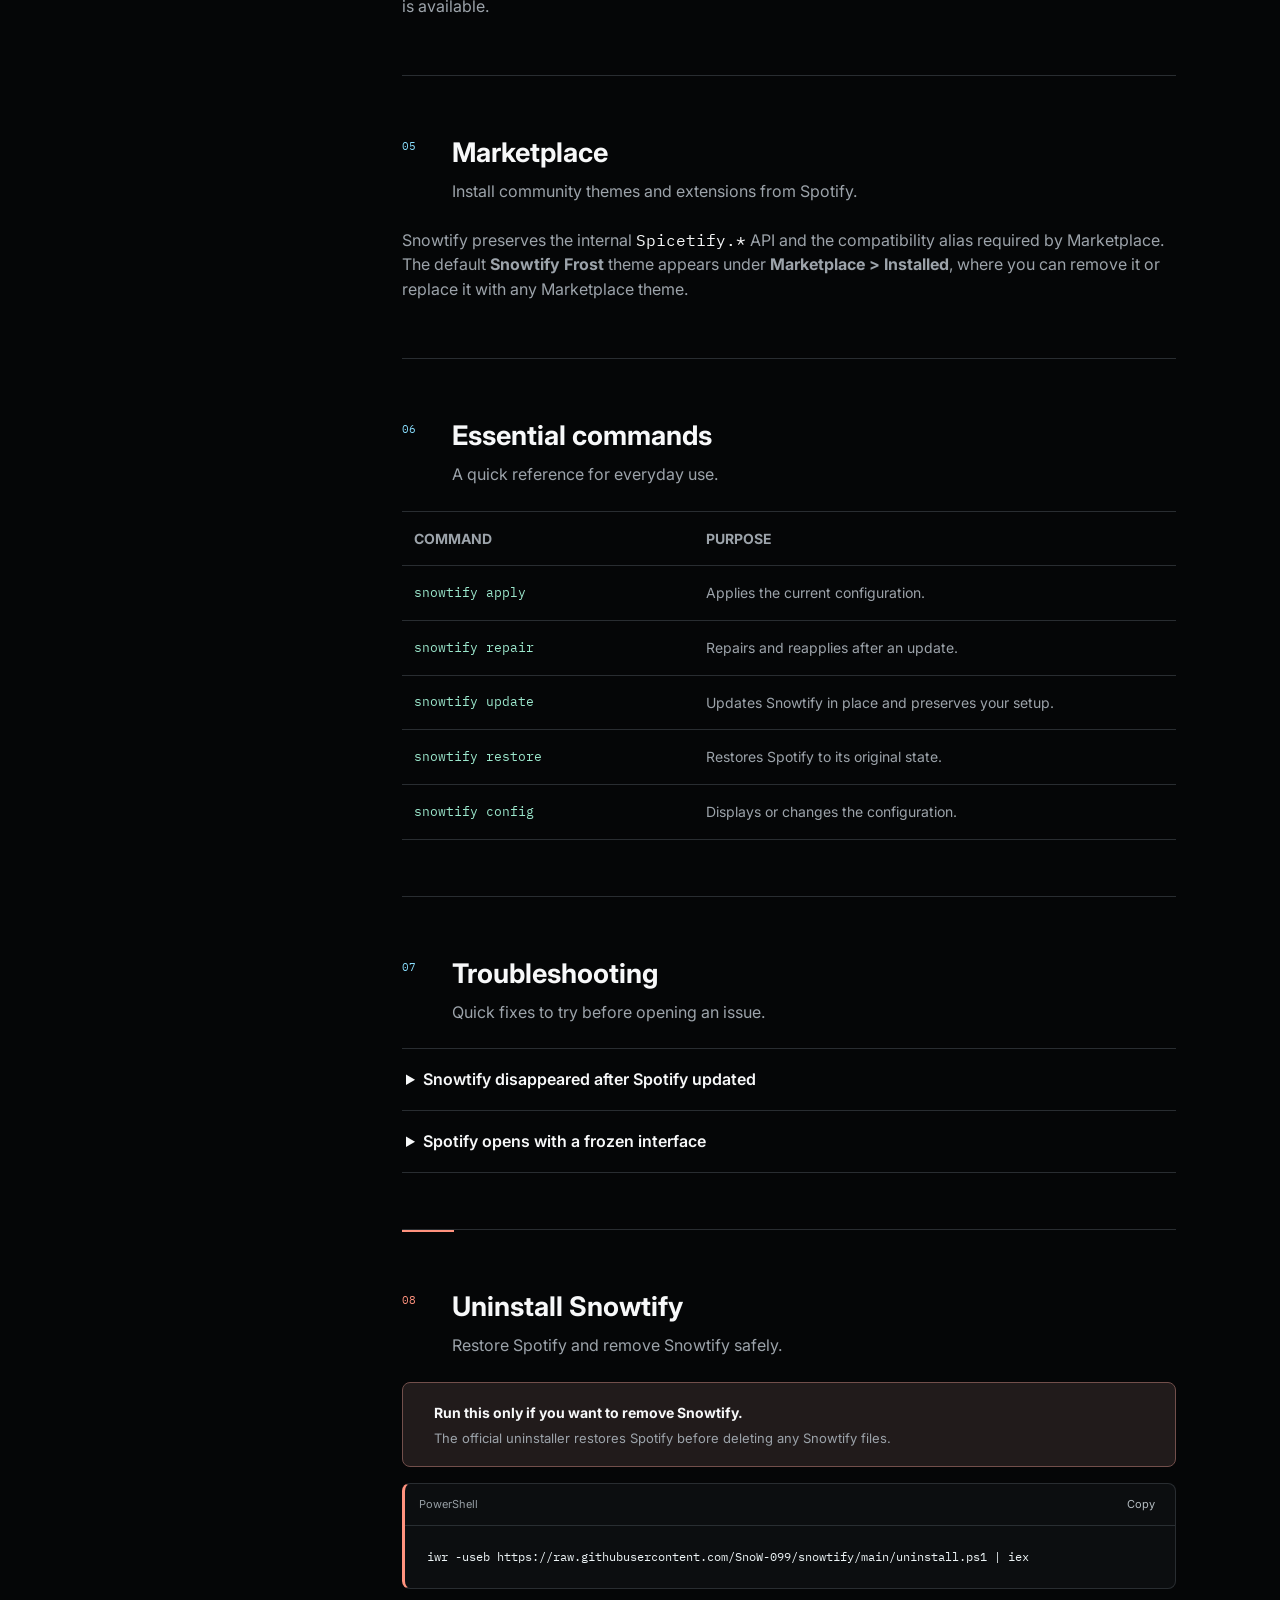
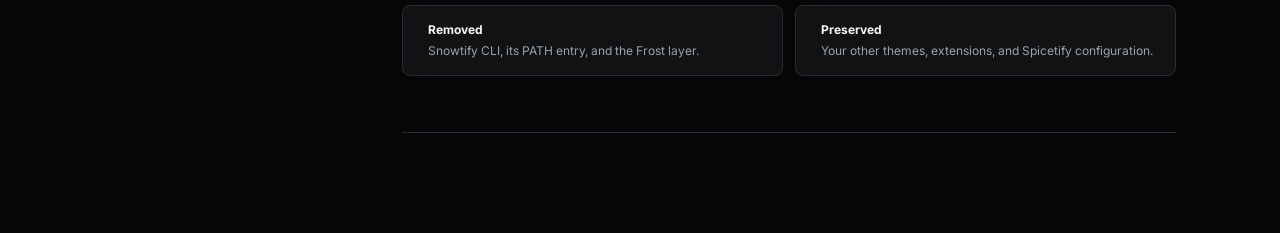
==== commit b3778a3c: "Document Spotify update notifications" ====
--- a/docs/docs.html
+++ b/docs/docs.html
@@ -58,6 +58,7 @@
           <div class="section-heading"><span>04</span><div><h2>Update</h2><p>Update Snowtify in place without uninstalling, reinstalling, or losing your configuration.</p></div></div>
           <div class="code-block compact"><pre><code id="update-code">snowtify update</code></pre><button class="floating-copy" type="button" data-copy-target="update-code" aria-label="Copy command"><i data-lucide="copy"></i></button></div>
           <div class="note"><i data-lucide="refresh-cw"></i><p>The updater downloads the latest Snowtify release, preserves your setup, and reapplies it to Spotify automatically.</p></div>
+          <p>Spotify shows a one-time notification and a top-bar update button only when a newer Snowtify version is available.</p>
         </section>
 
         <section class="doc-section searchable" id="marketplace" data-search="marketplace themes extensions compatible frost installed remove replace">
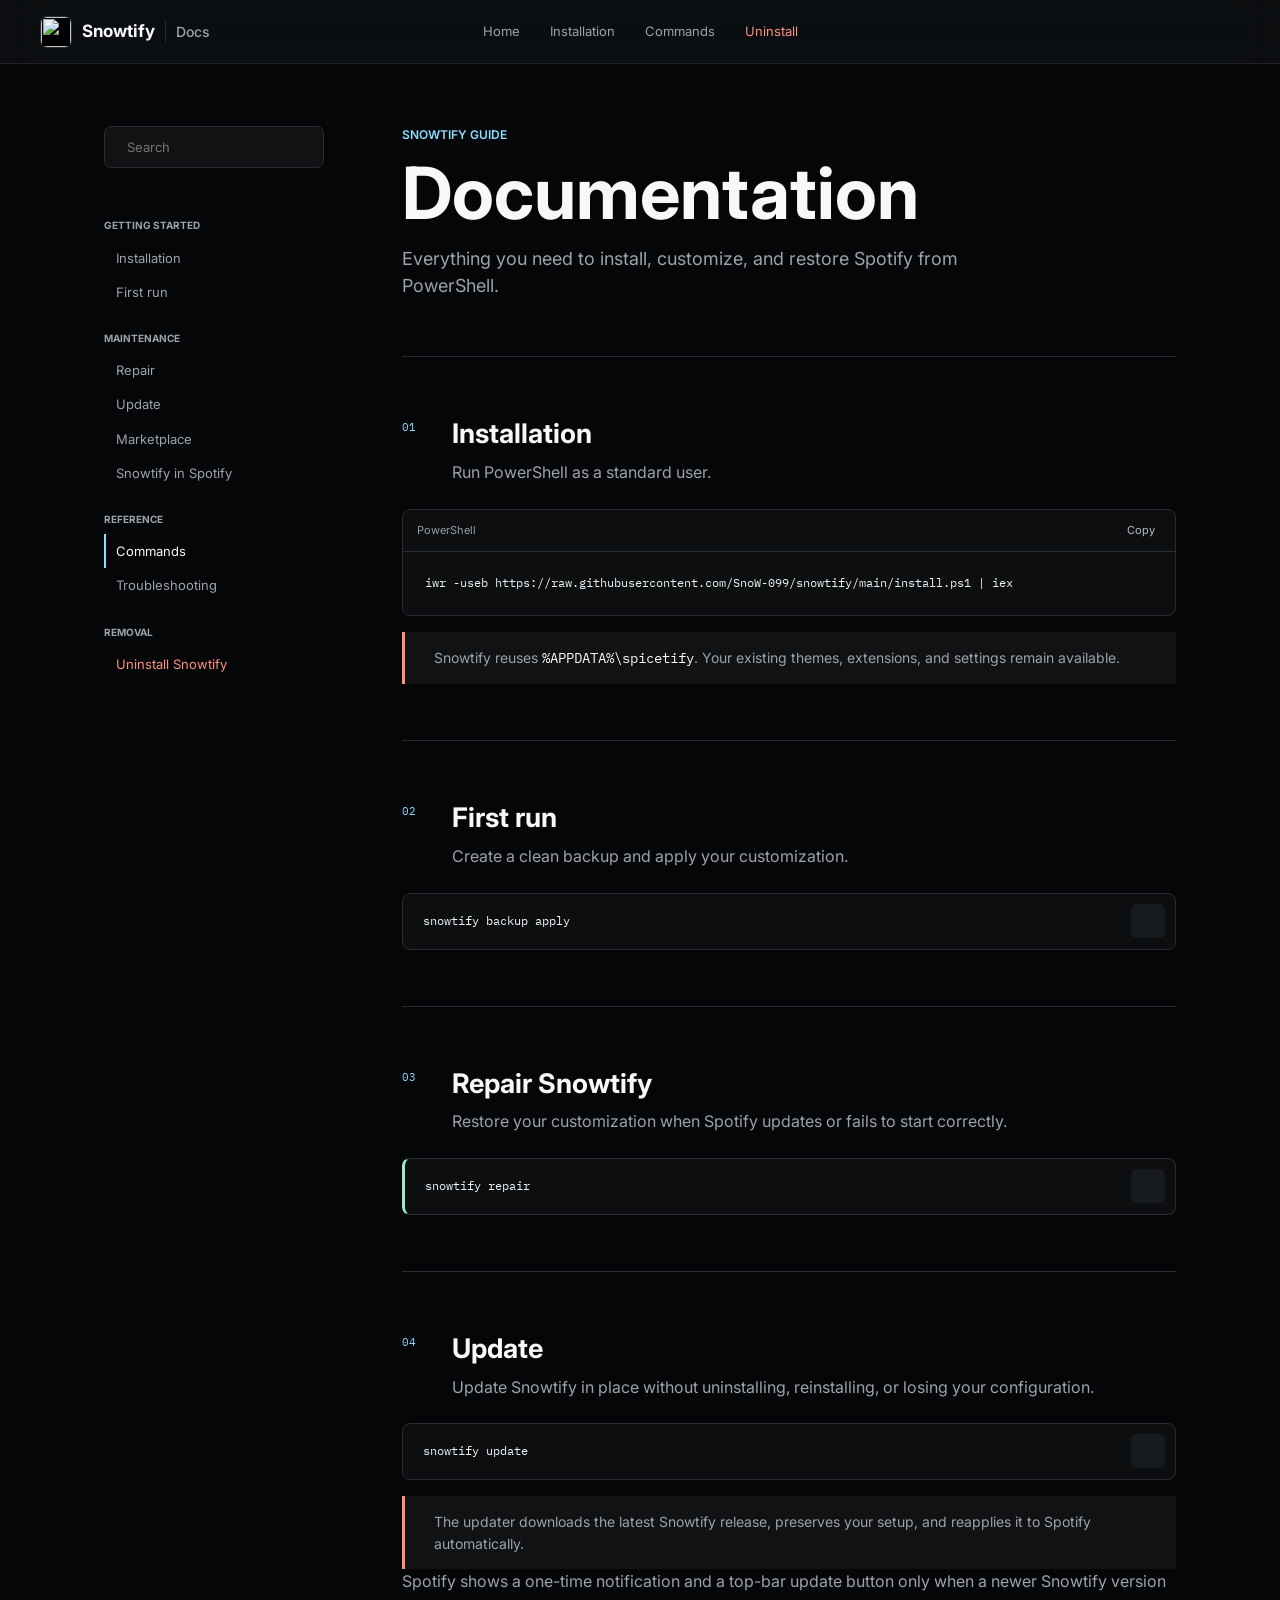
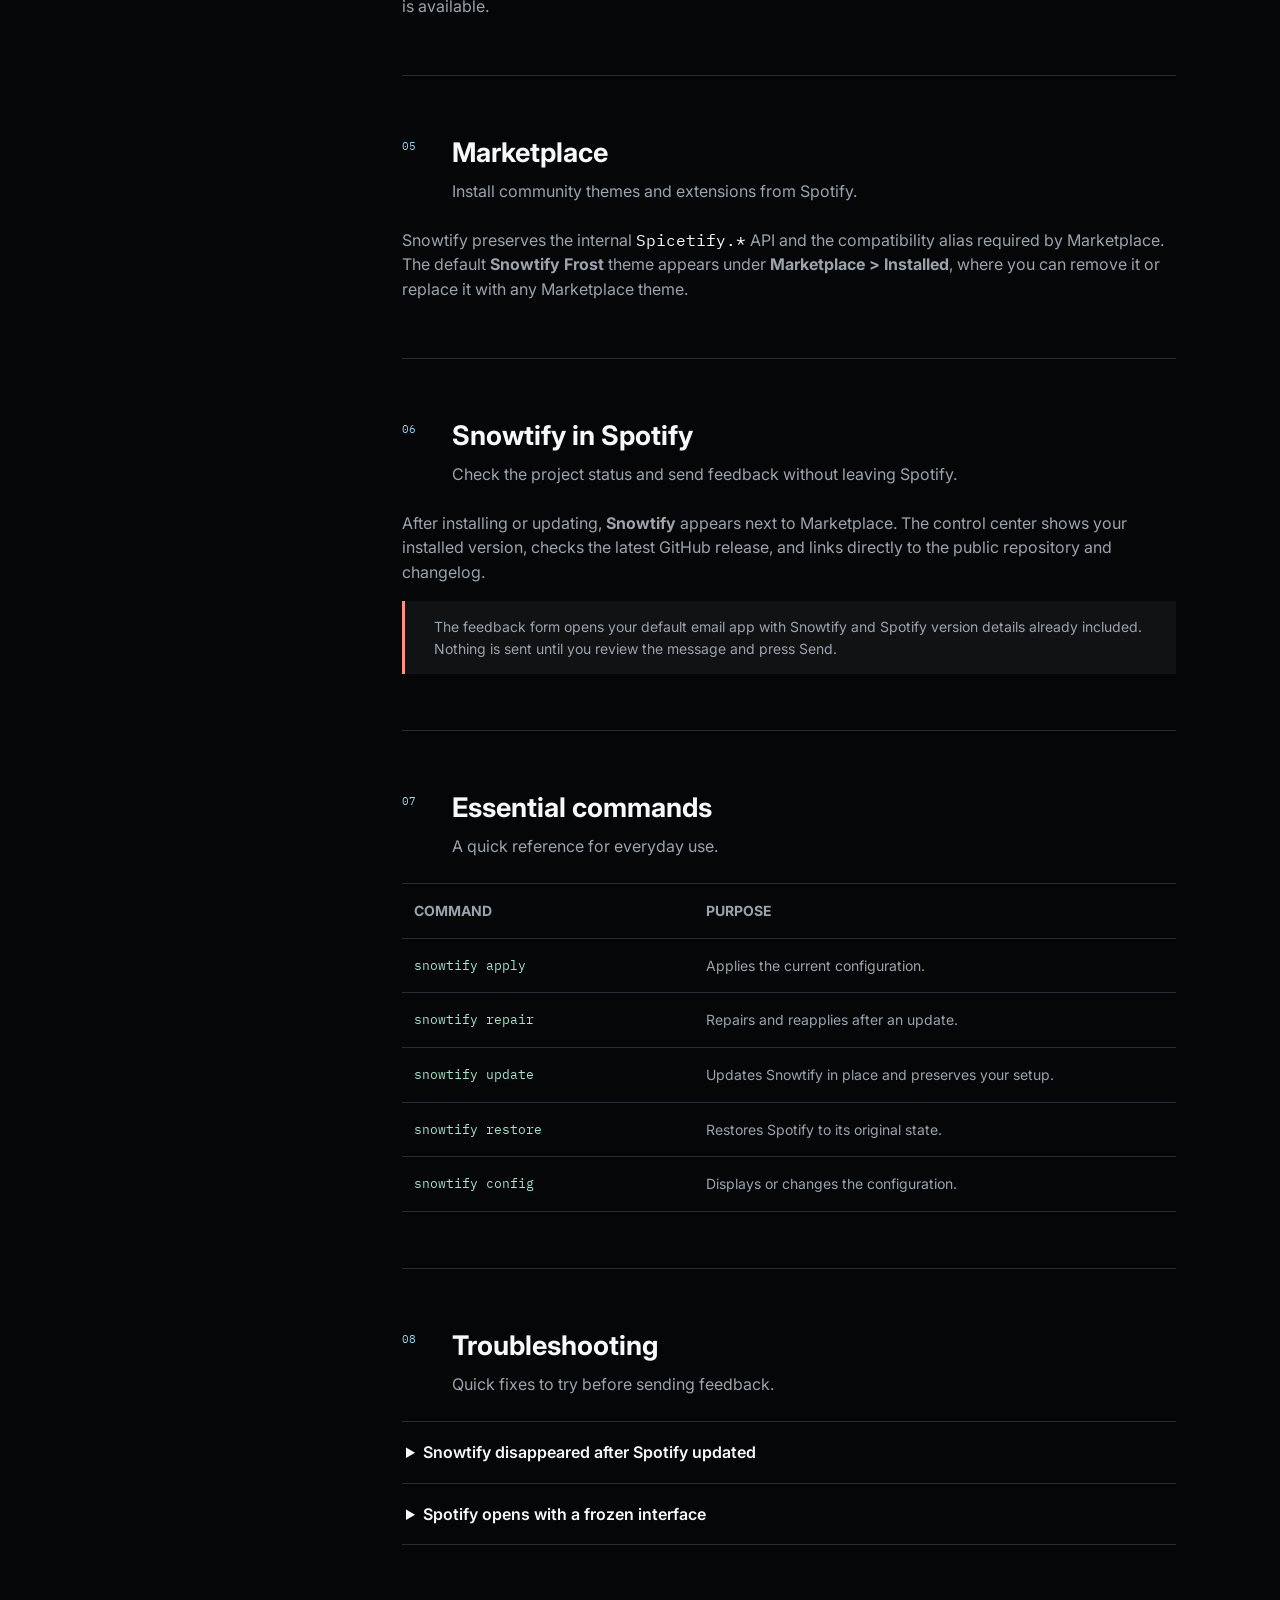
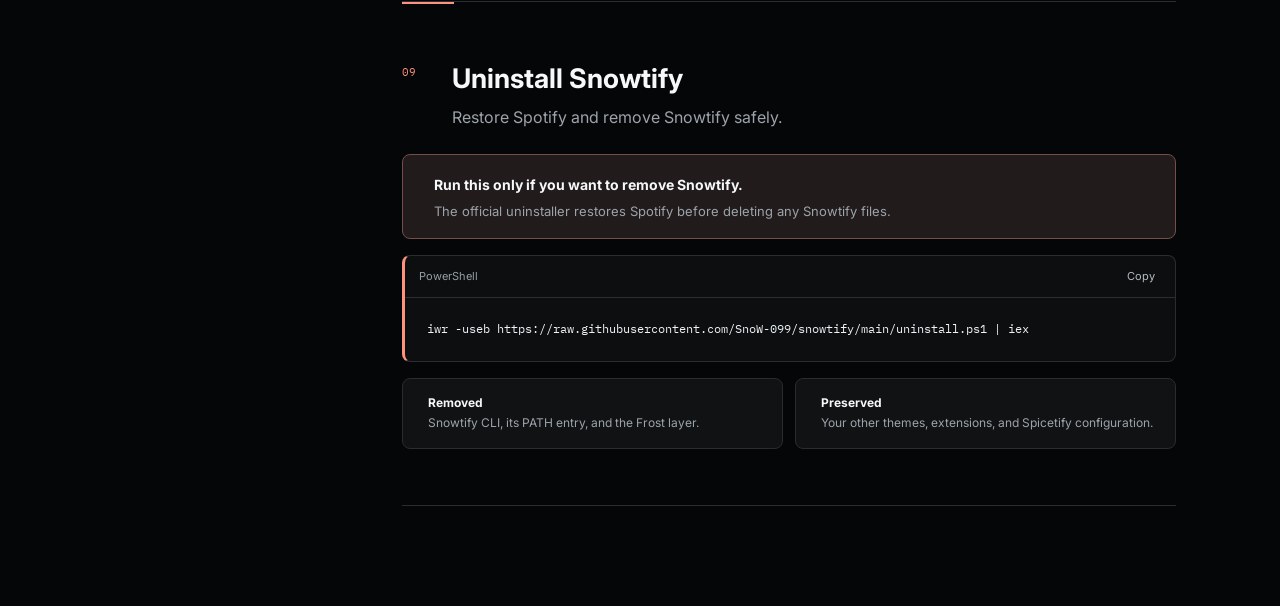
==== commit 84b8ece5: "Document Snowtify control center" ====
--- a/docs/docs.html
+++ b/docs/docs.html
@@ -29,7 +29,7 @@
         <label class="search-box" for="docs-search"><i data-lucide="search"></i><input id="docs-search" type="search" placeholder="Search" autocomplete="off" /></label>
         <nav aria-label="Documentation index">
           <p>Getting started</p><a class="active" href="#install">Installation</a><a href="#first-run">First run</a>
-          <p>Maintenance</p><a href="#repair">Repair</a><a href="#update">Update</a><a href="#marketplace">Marketplace</a>
+          <p>Maintenance</p><a href="#repair">Repair</a><a href="#update">Update</a><a href="#marketplace">Marketplace</a><a href="#control-center">Snowtify in Spotify</a>
           <p>Reference</p><a href="#commands">Commands</a><a href="#faq">Troubleshooting</a>
           <p>Removal</p><a class="danger-link" href="#uninstall">Uninstall Snowtify</a>
         </nav>
@@ -66,8 +66,14 @@
           <p>Snowtify preserves the internal <code>Spicetify.*</code> API and the compatibility alias required by Marketplace. The default <strong>Snowtify Frost</strong> theme appears under <strong>Marketplace &gt; Installed</strong>, where you can remove it or replace it with any Marketplace theme.</p>
         </section>
 
+        <section class="doc-section searchable" id="control-center" data-search="snowtify spotify control center version repository release feedback email">
+          <div class="section-heading"><span>06</span><div><h2>Snowtify in Spotify</h2><p>Check the project status and send feedback without leaving Spotify.</p></div></div>
+          <p>After installing or updating, <strong>Snowtify</strong> appears next to Marketplace. The control center shows your installed version, checks the latest GitHub release, and links directly to the public repository and changelog.</p>
+          <div class="note"><i data-lucide="message-square"></i><p>The feedback form opens your default email app with Snowtify and Spotify version details already included. Nothing is sent until you review the message and press Send.</p></div>
+        </section>
+
         <section class="doc-section searchable" id="commands" data-search="commands config apply restore repair update">
-          <div class="section-heading"><span>06</span><div><h2>Essential commands</h2><p>A quick reference for everyday use.</p></div></div>
+          <div class="section-heading"><span>07</span><div><h2>Essential commands</h2><p>A quick reference for everyday use.</p></div></div>
           <div class="command-table" role="table" aria-label="Snowtify commands">
             <div class="table-row table-head" role="row"><span>Command</span><span>Purpose</span></div>
             <div class="table-row" role="row"><code>snowtify apply</code><span>Applies the current configuration.</span></div>
@@ -79,13 +85,13 @@
         </section>
 
         <section class="doc-section searchable" id="faq" data-search="troubleshooting black screen bug missing">
-          <div class="section-heading"><span>07</span><div><h2>Troubleshooting</h2><p>Quick fixes to try before opening an issue.</p></div></div>
+          <div class="section-heading"><span>08</span><div><h2>Troubleshooting</h2><p>Quick fixes to try before sending feedback.</p></div></div>
           <details><summary>Snowtify disappeared after Spotify updated</summary><p>Run <code>snowtify repair</code>. If Spotify changed significantly, run <code>snowtify update</code> first.</p></details>
           <details><summary>Spotify opens with a frozen interface</summary><p>Temporarily disable the latest theme or extension you installed, then run <code>snowtify apply</code>.</p></details>
         </section>
 
         <section class="doc-section searchable uninstall-section" id="uninstall" data-search="uninstall remove delete restore cleanup powershell">
-          <div class="section-heading"><span>08</span><div><h2>Uninstall Snowtify</h2><p>Restore Spotify and remove Snowtify safely.</p></div></div>
+          <div class="section-heading"><span>09</span><div><h2>Uninstall Snowtify</h2><p>Restore Spotify and remove Snowtify safely.</p></div></div>
           <div class="uninstall-warning">
             <i data-lucide="triangle-alert"></i>
             <div><strong>Run this only if you want to remove Snowtify.</strong><p>The official uninstaller restores Spotify before deleting any Snowtify files.</p></div>
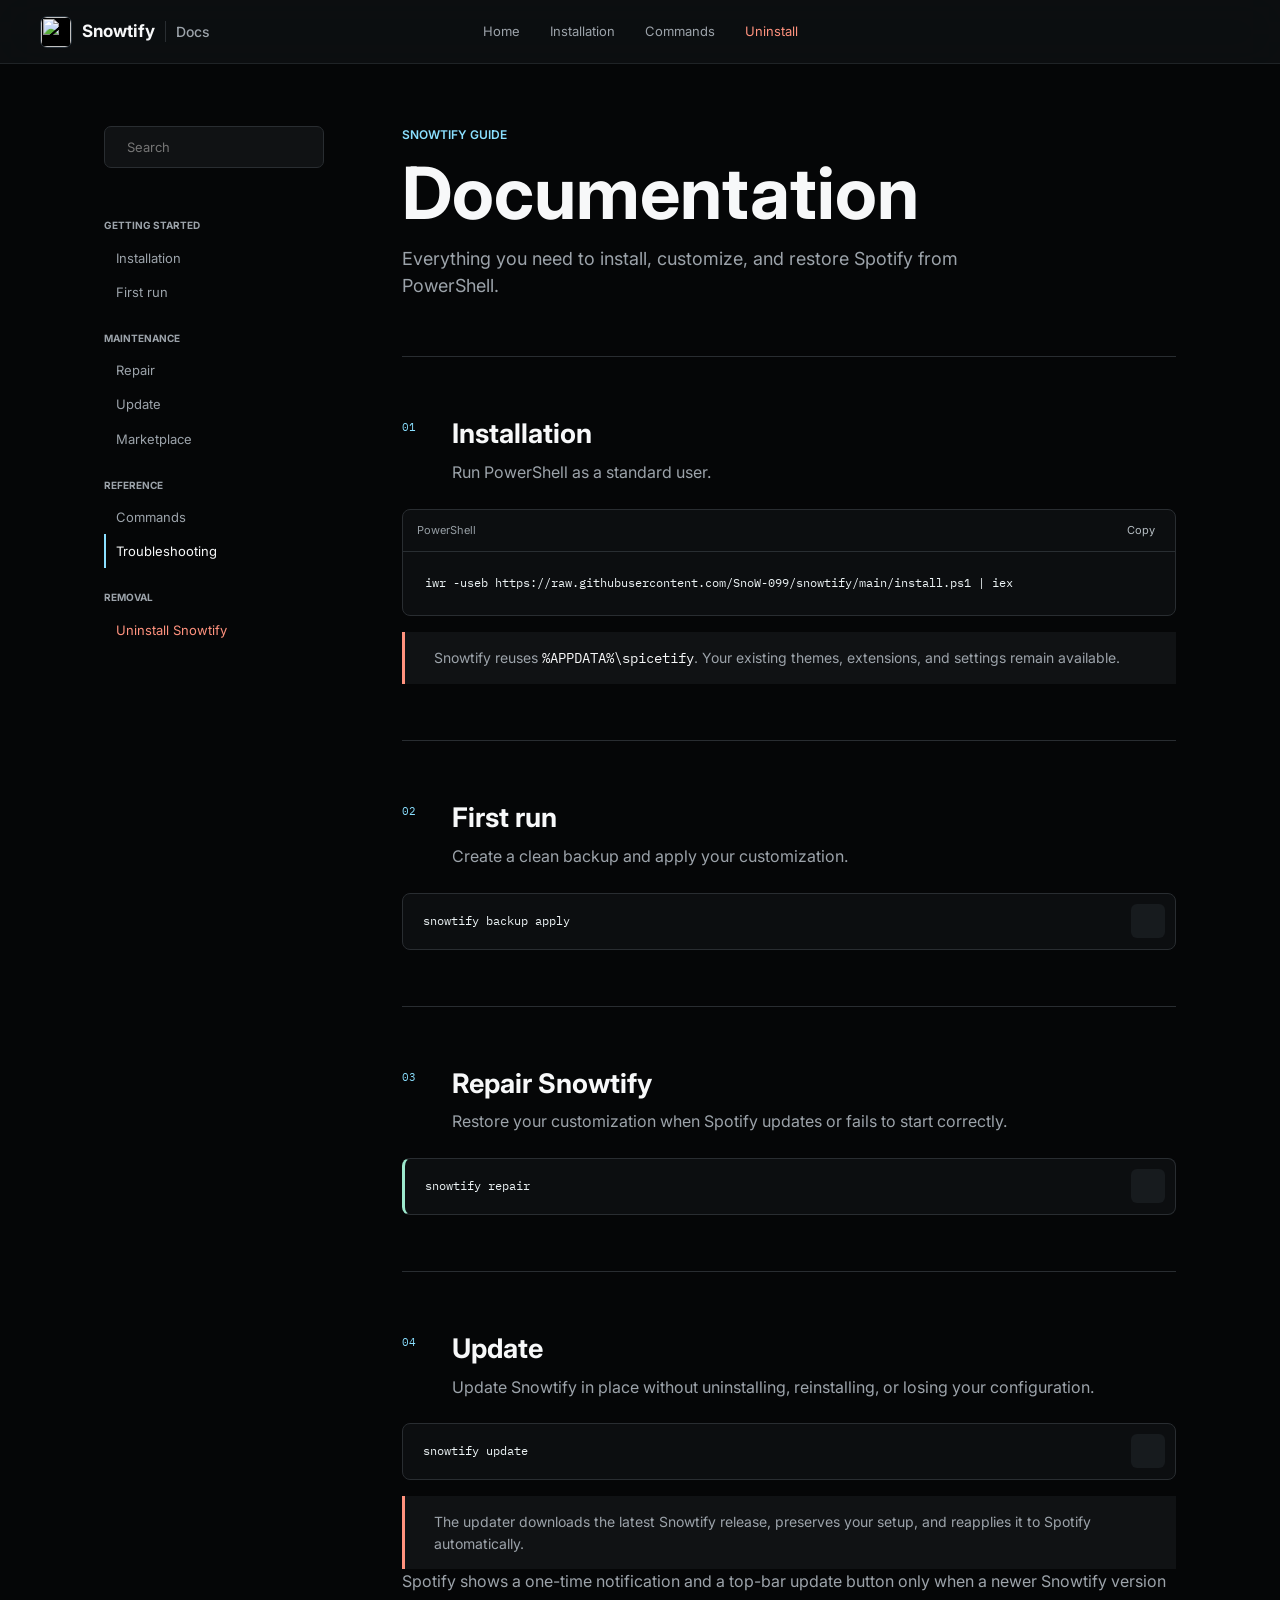
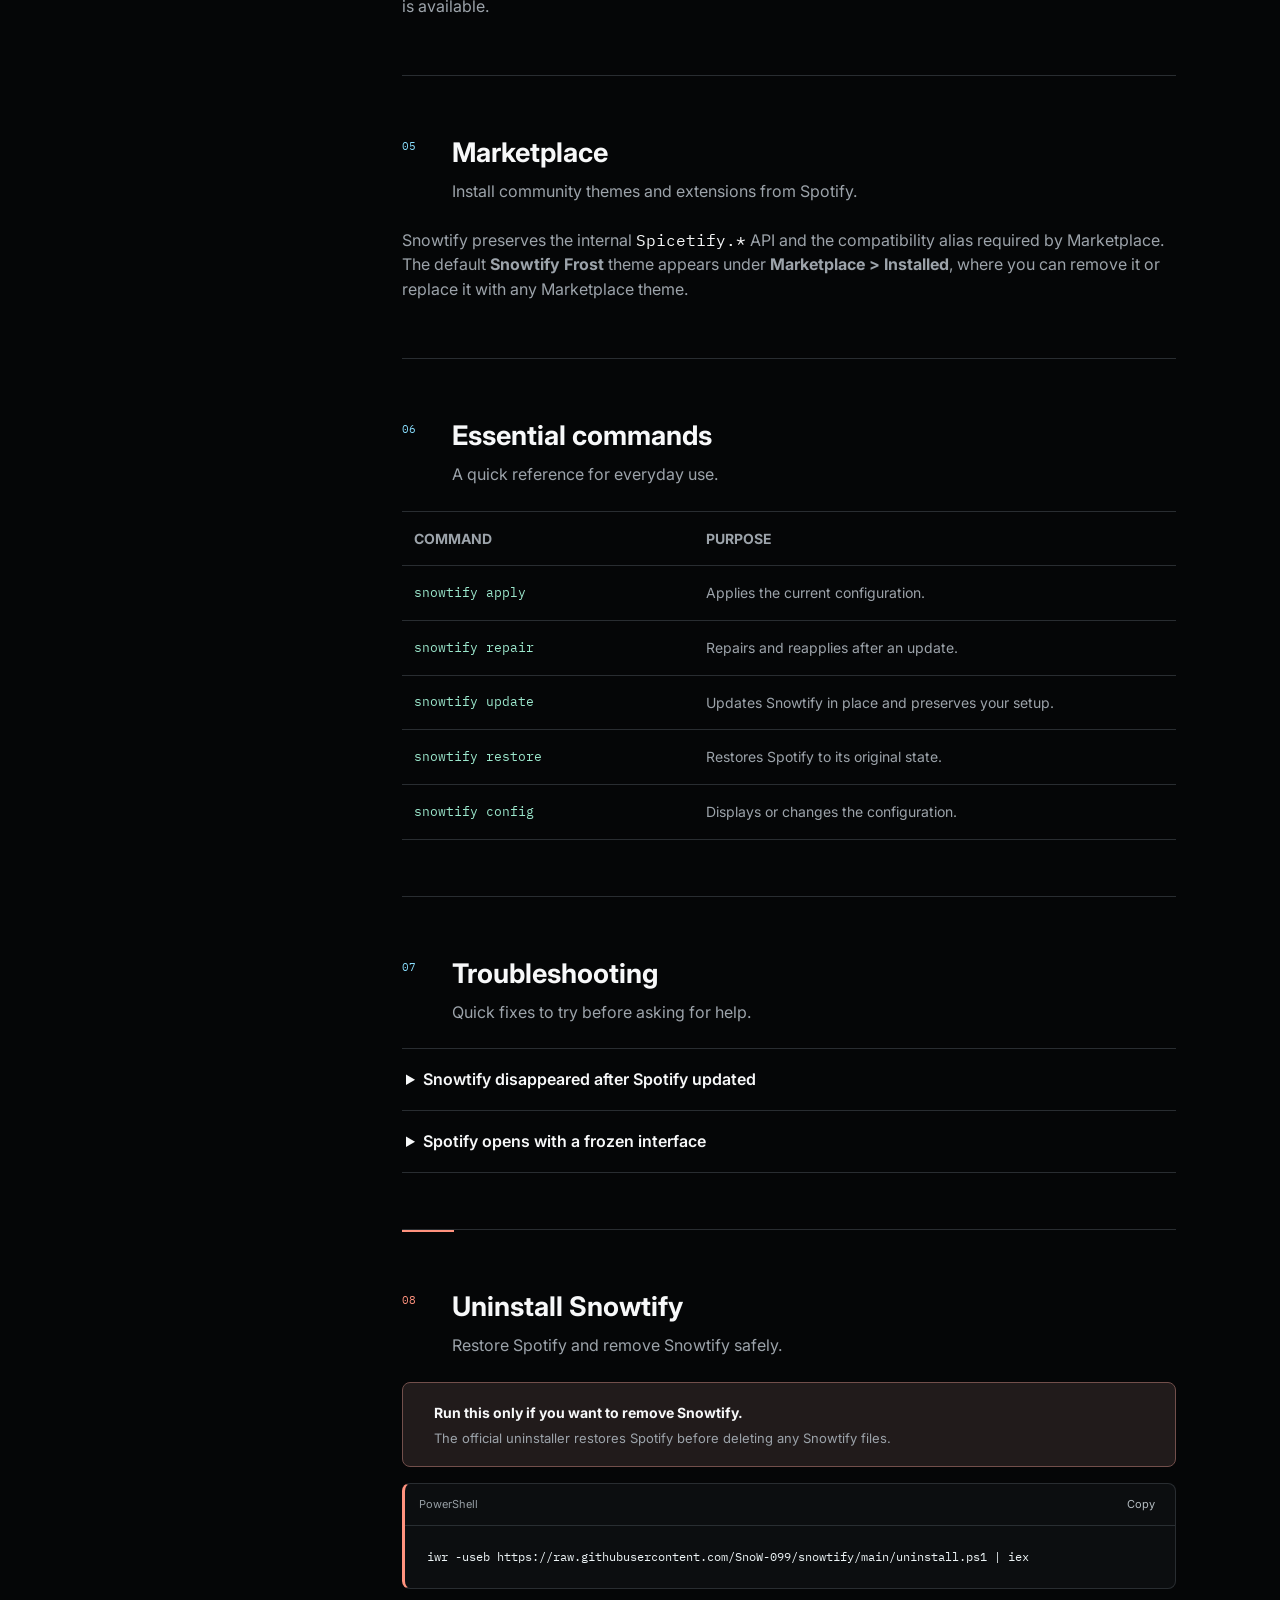
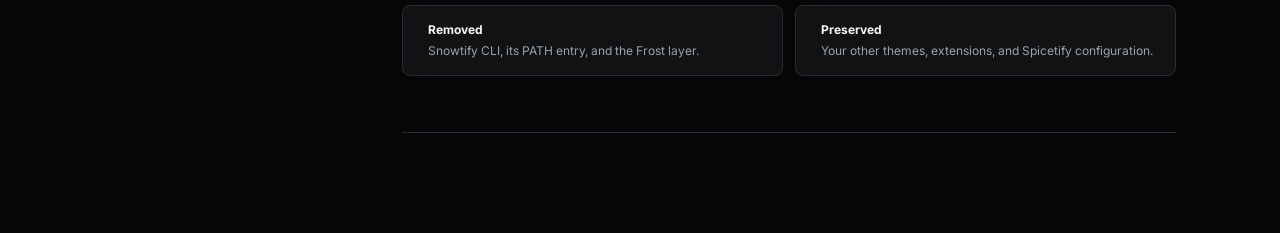
==== commit 2d9c371a: "Return Snowtify to a CLI-only flow" ====
--- a/docs/docs.html
+++ b/docs/docs.html
@@ -29,7 +29,7 @@
         <label class="search-box" for="docs-search"><i data-lucide="search"></i><input id="docs-search" type="search" placeholder="Search" autocomplete="off" /></label>
         <nav aria-label="Documentation index">
           <p>Getting started</p><a class="active" href="#install">Installation</a><a href="#first-run">First run</a>
-          <p>Maintenance</p><a href="#repair">Repair</a><a href="#update">Update</a><a href="#marketplace">Marketplace</a><a href="#control-center">Snowtify in Spotify</a>
+          <p>Maintenance</p><a href="#repair">Repair</a><a href="#update">Update</a><a href="#marketplace">Marketplace</a>
           <p>Reference</p><a href="#commands">Commands</a><a href="#faq">Troubleshooting</a>
           <p>Removal</p><a class="danger-link" href="#uninstall">Uninstall Snowtify</a>
         </nav>
@@ -66,14 +66,8 @@
           <p>Snowtify preserves the internal <code>Spicetify.*</code> API and the compatibility alias required by Marketplace. The default <strong>Snowtify Frost</strong> theme appears under <strong>Marketplace &gt; Installed</strong>, where you can remove it or replace it with any Marketplace theme.</p>
         </section>
 
-        <section class="doc-section searchable" id="control-center" data-search="snowtify spotify control center version repository release feedback email">
-          <div class="section-heading"><span>06</span><div><h2>Snowtify in Spotify</h2><p>Check the project status and send feedback without leaving Spotify.</p></div></div>
-          <p>After installing or updating, <strong>Snowtify</strong> appears next to Marketplace. The control center shows your installed version, checks the latest GitHub release, and links directly to the public repository and changelog.</p>
-          <div class="note"><i data-lucide="message-square"></i><p>The feedback form opens your default email app with Snowtify and Spotify version details already included. Nothing is sent until you review the message and press Send.</p></div>
-        </section>
-
         <section class="doc-section searchable" id="commands" data-search="commands config apply restore repair update">
-          <div class="section-heading"><span>07</span><div><h2>Essential commands</h2><p>A quick reference for everyday use.</p></div></div>
+          <div class="section-heading"><span>06</span><div><h2>Essential commands</h2><p>A quick reference for everyday use.</p></div></div>
           <div class="command-table" role="table" aria-label="Snowtify commands">
             <div class="table-row table-head" role="row"><span>Command</span><span>Purpose</span></div>
             <div class="table-row" role="row"><code>snowtify apply</code><span>Applies the current configuration.</span></div>
@@ -85,13 +79,13 @@
         </section>
 
         <section class="doc-section searchable" id="faq" data-search="troubleshooting black screen bug missing">
-          <div class="section-heading"><span>08</span><div><h2>Troubleshooting</h2><p>Quick fixes to try before sending feedback.</p></div></div>
+          <div class="section-heading"><span>07</span><div><h2>Troubleshooting</h2><p>Quick fixes to try before asking for help.</p></div></div>
           <details><summary>Snowtify disappeared after Spotify updated</summary><p>Run <code>snowtify repair</code>. If Spotify changed significantly, run <code>snowtify update</code> first.</p></details>
           <details><summary>Spotify opens with a frozen interface</summary><p>Temporarily disable the latest theme or extension you installed, then run <code>snowtify apply</code>.</p></details>
         </section>
 
         <section class="doc-section searchable uninstall-section" id="uninstall" data-search="uninstall remove delete restore cleanup powershell">
-          <div class="section-heading"><span>09</span><div><h2>Uninstall Snowtify</h2><p>Restore Spotify and remove Snowtify safely.</p></div></div>
+          <div class="section-heading"><span>08</span><div><h2>Uninstall Snowtify</h2><p>Restore Spotify and remove Snowtify safely.</p></div></div>
           <div class="uninstall-warning">
             <i data-lucide="triangle-alert"></i>
             <div><strong>Run this only if you want to remove Snowtify.</strong><p>The official uninstaller restores Spotify before deleting any Snowtify files.</p></div>
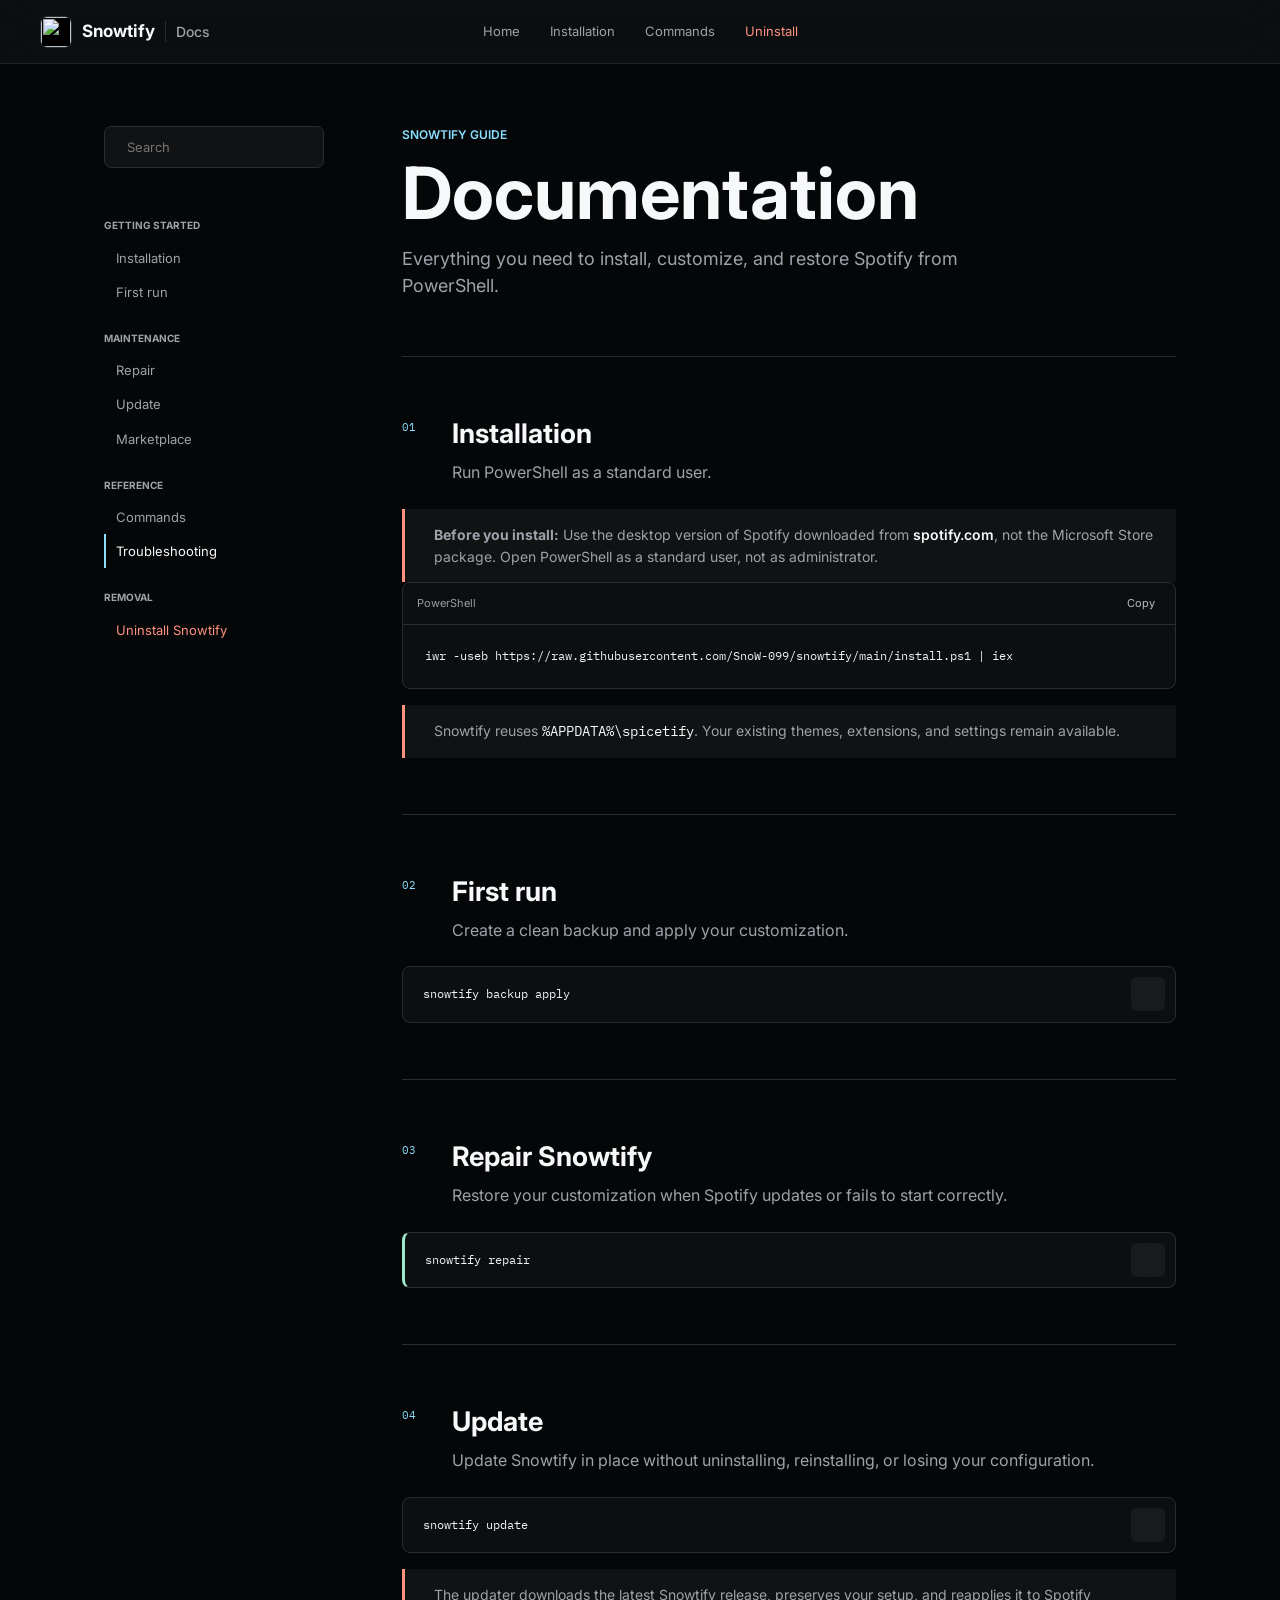
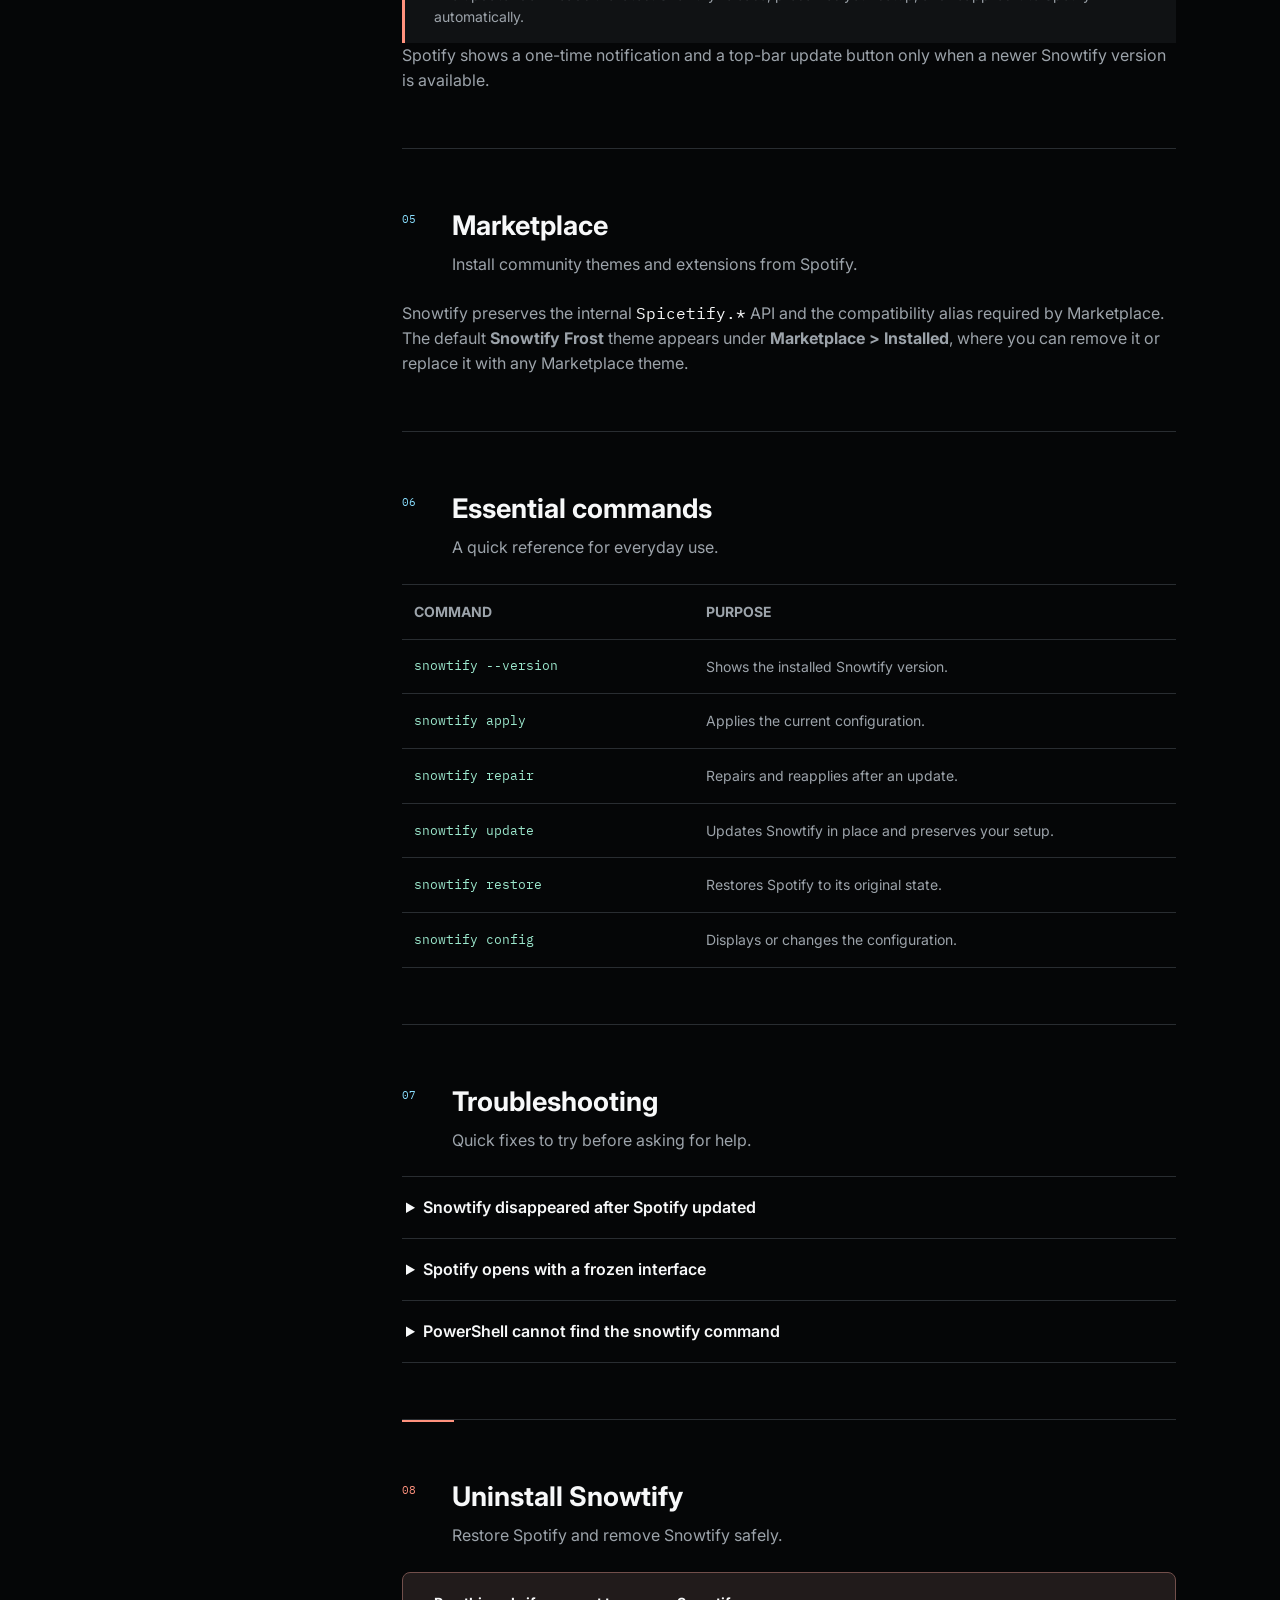
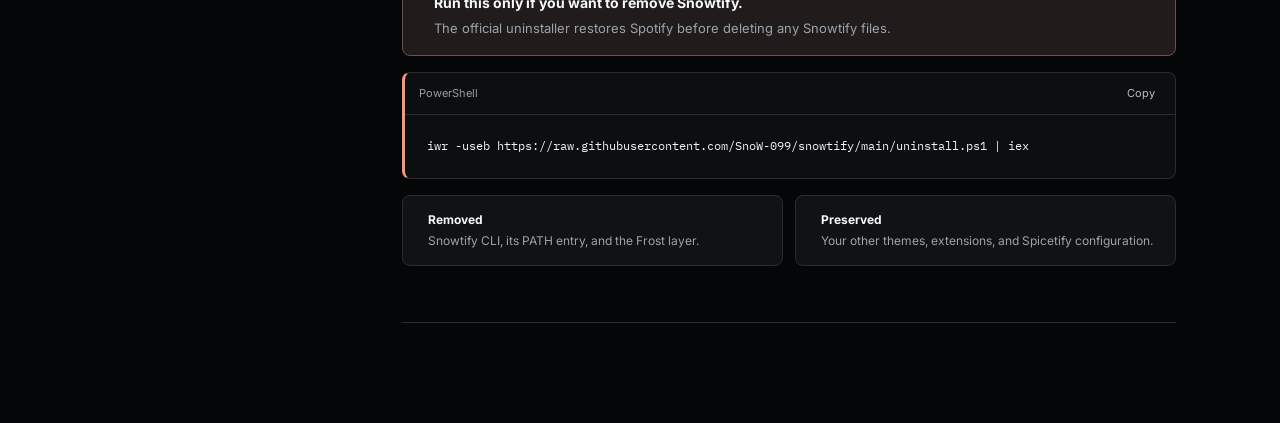
==== commit 5c4670fb: "Document installation requirements and version command" ====
--- a/docs/docs.html
+++ b/docs/docs.html
@@ -38,8 +38,9 @@
       <article class="docs-content">
         <header class="docs-intro"><p class="section-label">Snowtify guide</p><h1>Documentation</h1><p>Everything you need to install, customize, and restore Spotify from PowerShell.</p></header>
 
-        <section class="doc-section searchable" id="install" data-search="installation powershell windows download">
+        <section class="doc-section searchable" id="install" data-search="installation powershell windows download requirements spotify website microsoft store administrator">
           <div class="section-heading"><span>01</span><div><h2>Installation</h2><p>Run PowerShell as a standard user.</p></div></div>
+          <div class="note"><i data-lucide="monitor-down"></i><p><strong>Before you install:</strong> Use the desktop version of Spotify downloaded from <a href="https://www.spotify.com/download/windows/" target="_blank" rel="noreferrer">spotify.com</a>, not the Microsoft Store package. Open PowerShell as a standard user, not as administrator.</p></div>
           <div class="code-block"><div class="code-title"><span>PowerShell</span><button type="button" data-copy-target="install-code"><i data-lucide="copy"></i> Copy</button></div><pre><code id="install-code">iwr -useb https://raw.githubusercontent.com/SnoW-099/snowtify/main/install.ps1 | iex</code></pre></div>
           <div class="note"><i data-lucide="info"></i><p>Snowtify reuses <code>%APPDATA%\spicetify</code>. Your existing themes, extensions, and settings remain available.</p></div>
         </section>
@@ -66,10 +67,11 @@
           <p>Snowtify preserves the internal <code>Spicetify.*</code> API and the compatibility alias required by Marketplace. The default <strong>Snowtify Frost</strong> theme appears under <strong>Marketplace &gt; Installed</strong>, where you can remove it or replace it with any Marketplace theme.</p>
         </section>
 
-        <section class="doc-section searchable" id="commands" data-search="commands config apply restore repair update">
+        <section class="doc-section searchable" id="commands" data-search="commands config apply restore repair update version">
           <div class="section-heading"><span>06</span><div><h2>Essential commands</h2><p>A quick reference for everyday use.</p></div></div>
           <div class="command-table" role="table" aria-label="Snowtify commands">
             <div class="table-row table-head" role="row"><span>Command</span><span>Purpose</span></div>
+            <div class="table-row" role="row"><code>snowtify --version</code><span>Shows the installed Snowtify version.</span></div>
             <div class="table-row" role="row"><code>snowtify apply</code><span>Applies the current configuration.</span></div>
             <div class="table-row" role="row"><code>snowtify repair</code><span>Repairs and reapplies after an update.</span></div>
             <div class="table-row" role="row"><code>snowtify update</code><span>Updates Snowtify in place and preserves your setup.</span></div>
@@ -82,6 +84,7 @@
           <div class="section-heading"><span>07</span><div><h2>Troubleshooting</h2><p>Quick fixes to try before asking for help.</p></div></div>
           <details><summary>Snowtify disappeared after Spotify updated</summary><p>Run <code>snowtify repair</code>. If Spotify changed significantly, run <code>snowtify update</code> first.</p></details>
           <details><summary>Spotify opens with a frozen interface</summary><p>Temporarily disable the latest theme or extension you installed, then run <code>snowtify apply</code>.</p></details>
+          <details><summary>PowerShell cannot find the snowtify command</summary><p>Close PowerShell and open it again so Windows reloads your user PATH, then run <code>snowtify --version</code>.</p></details>
         </section>
 
         <section class="doc-section searchable uninstall-section" id="uninstall" data-search="uninstall remove delete restore cleanup powershell">
--- a/docs/styles.css
+++ b/docs/styles.css
@@ -182,6 +182,7 @@
 .note { display: flex; gap: 12px; margin-top: 16px; padding: 15px 17px; border-left: 3px solid var(--coral); background: var(--surface); }
 .note svg { margin-top: 3px; color: var(--coral); }
 .note p { margin: 0; color: var(--muted); font-size: 14px; }
+.note a { color: var(--text); font-weight: 600; }
 .note code, .doc-section p code, details code { color: var(--text); }
 .uninstall-section { position: relative; }
 .uninstall-section::before { content: ""; position: absolute; top: 0; left: 0; width: 52px; height: 2px; background: var(--coral); }
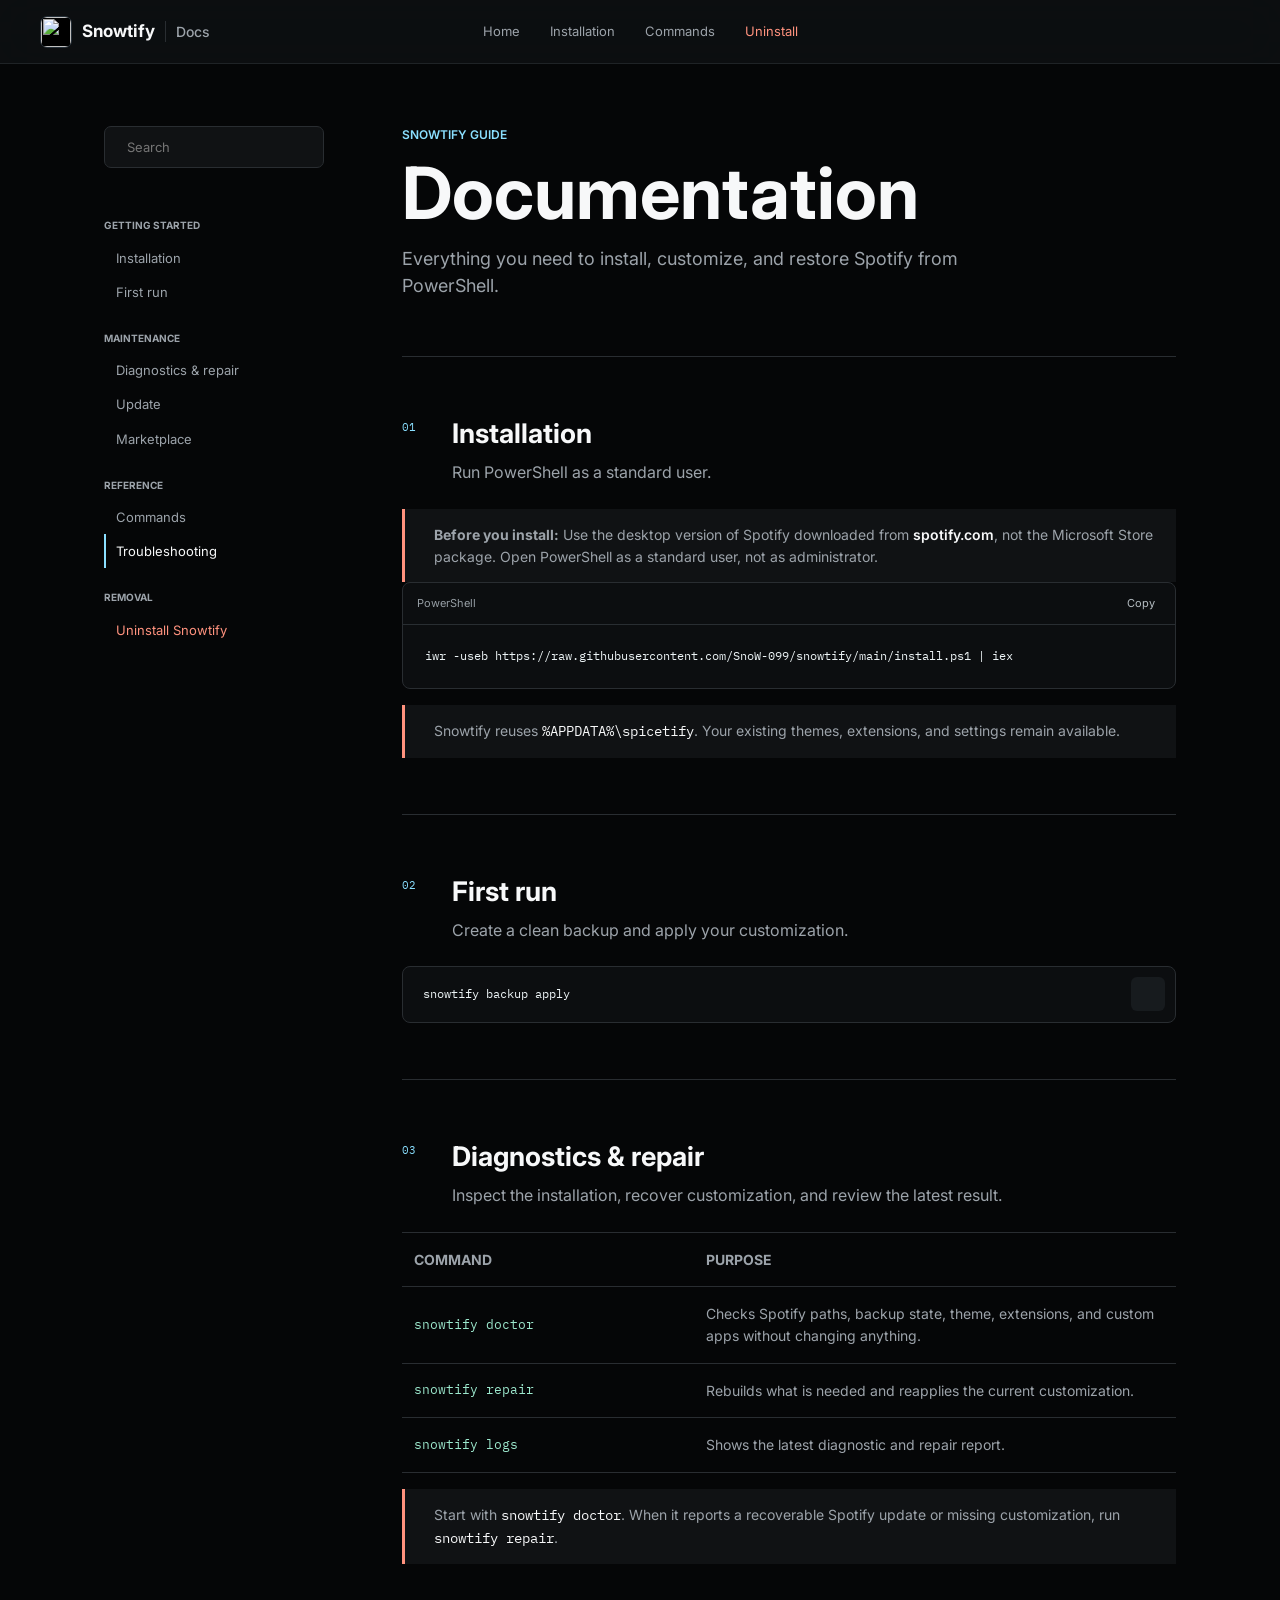
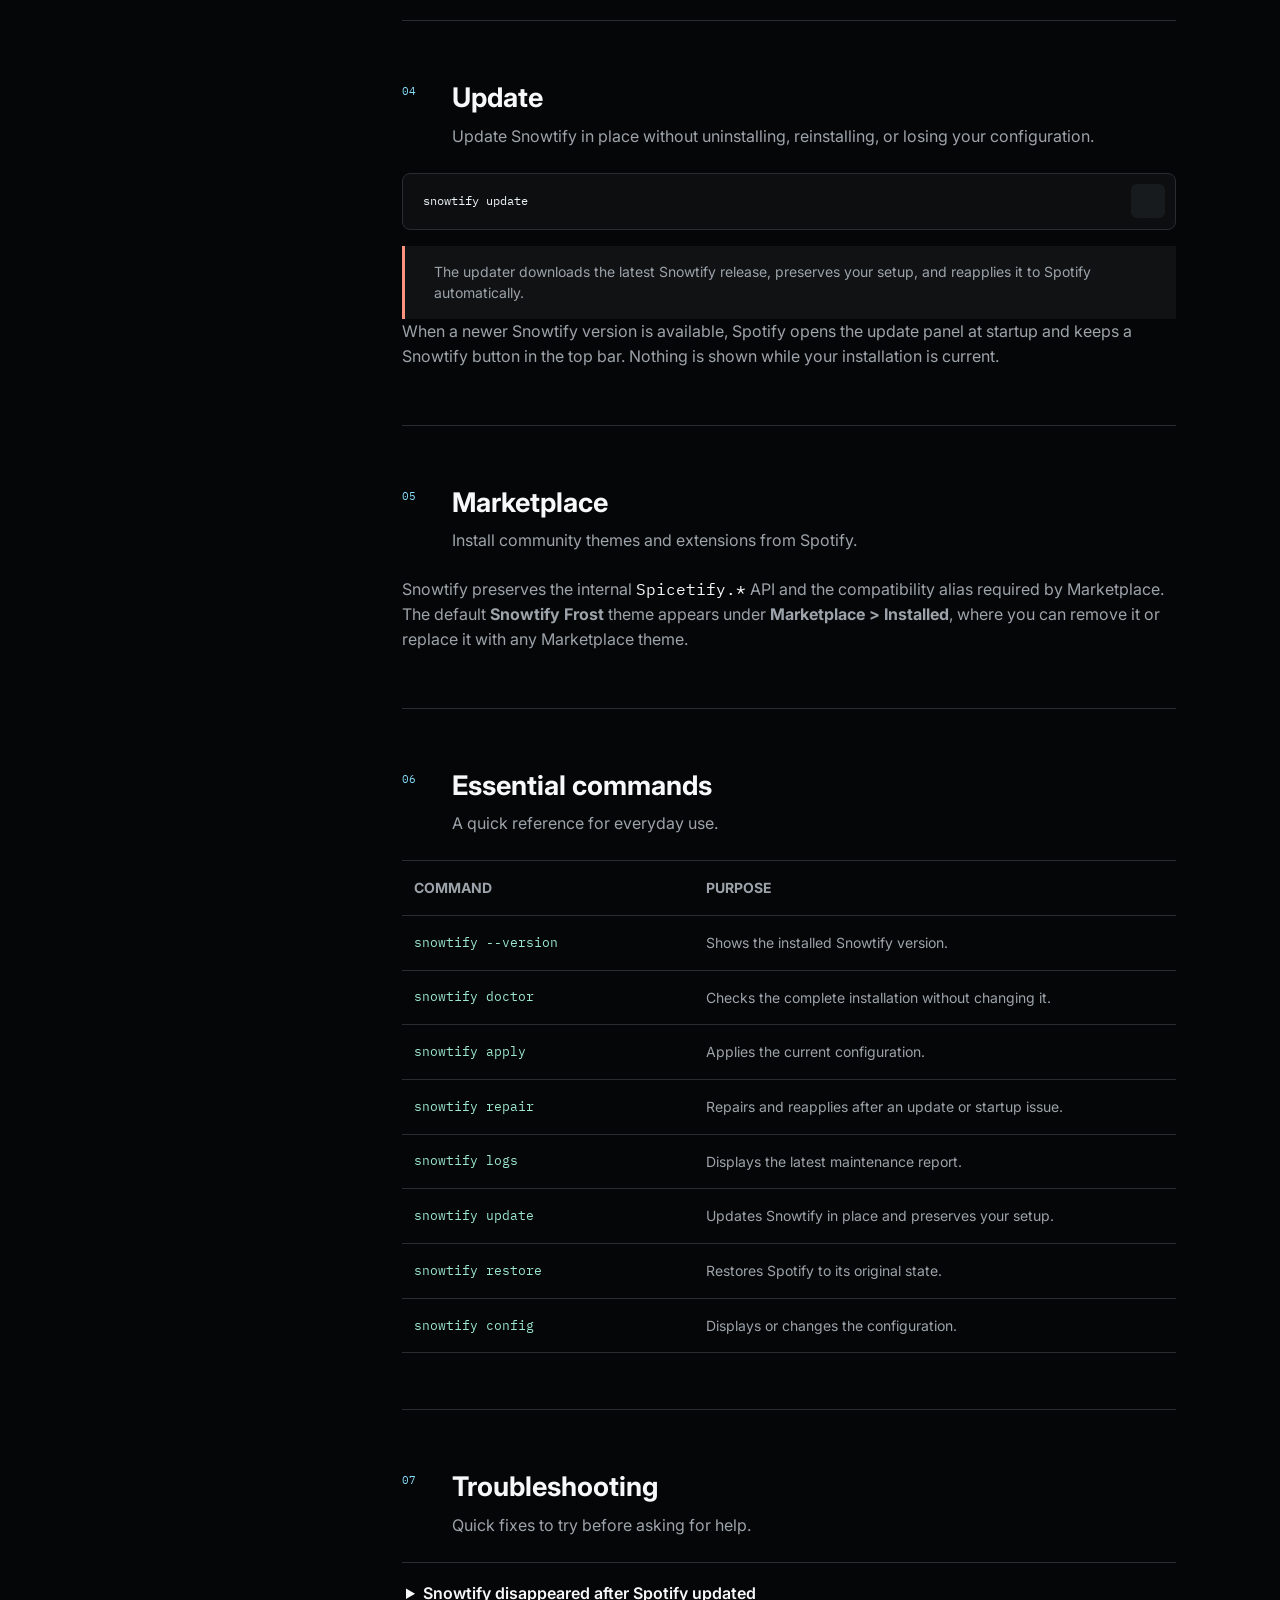
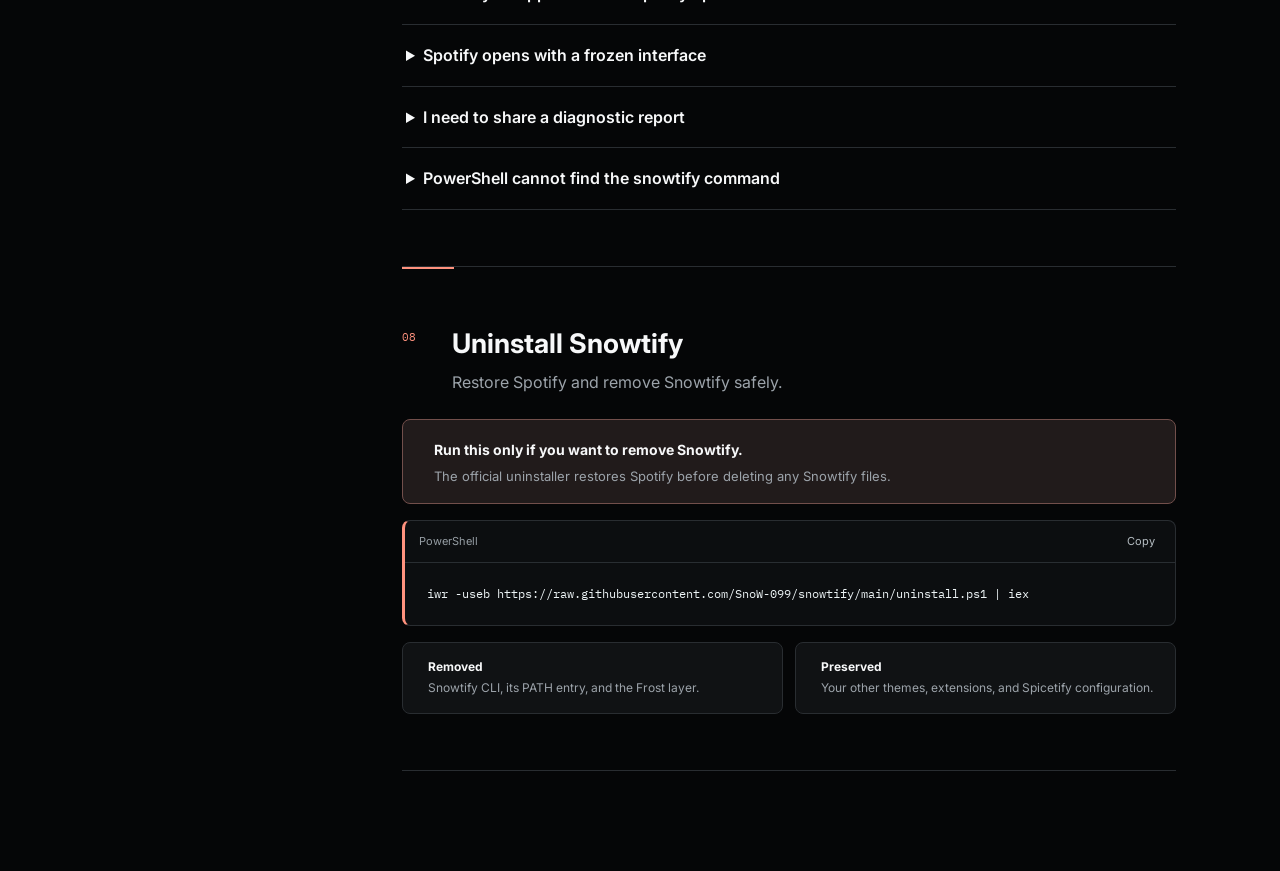
==== commit b5f2e6db: "Document Snowtify diagnostics and repair" ====
--- a/docs/docs.html
+++ b/docs/docs.html
@@ -29,7 +29,7 @@
         <label class="search-box" for="docs-search"><i data-lucide="search"></i><input id="docs-search" type="search" placeholder="Search" autocomplete="off" /></label>
         <nav aria-label="Documentation index">
           <p>Getting started</p><a class="active" href="#install">Installation</a><a href="#first-run">First run</a>
-          <p>Maintenance</p><a href="#repair">Repair</a><a href="#update">Update</a><a href="#marketplace">Marketplace</a>
+          <p>Maintenance</p><a href="#repair">Diagnostics &amp; repair</a><a href="#update">Update</a><a href="#marketplace">Marketplace</a>
           <p>Reference</p><a href="#commands">Commands</a><a href="#faq">Troubleshooting</a>
           <p>Removal</p><a class="danger-link" href="#uninstall">Uninstall Snowtify</a>
         </nav>
@@ -50,16 +50,22 @@
           <div class="code-block compact"><pre><code id="first-code">snowtify backup apply</code></pre><button class="floating-copy" type="button" data-copy-target="first-code" aria-label="Copy command"><i data-lucide="copy"></i></button></div>
         </section>
 
-        <section class="doc-section searchable" id="repair" data-search="repair bug update missing spotify">
-          <div class="section-heading"><span>03</span><div><h2>Repair Snowtify</h2><p>Restore your customization when Spotify updates or fails to start correctly.</p></div></div>
-          <div class="code-block compact accent"><pre><code id="repair-code">snowtify repair</code></pre><button class="floating-copy" type="button" data-copy-target="repair-code" aria-label="Copy command"><i data-lucide="copy"></i></button></div>
+        <section class="doc-section searchable" id="repair" data-search="doctor repair logs diagnostic bug update missing spotify">
+          <div class="section-heading"><span>03</span><div><h2>Diagnostics &amp; repair</h2><p>Inspect the installation, recover customization, and review the latest result.</p></div></div>
+          <div class="command-table" role="table" aria-label="Snowtify maintenance commands">
+            <div class="table-row table-head" role="row"><span>Command</span><span>Purpose</span></div>
+            <div class="table-row" role="row"><code>snowtify doctor</code><span>Checks Spotify paths, backup state, theme, extensions, and custom apps without changing anything.</span></div>
+            <div class="table-row" role="row"><code>snowtify repair</code><span>Rebuilds what is needed and reapplies the current customization.</span></div>
+            <div class="table-row" role="row"><code>snowtify logs</code><span>Shows the latest diagnostic and repair report.</span></div>
+          </div>
+          <div class="note"><i data-lucide="stethoscope"></i><p>Start with <code>snowtify doctor</code>. When it reports a recoverable Spotify update or missing customization, run <code>snowtify repair</code>.</p></div>
         </section>
 
         <section class="doc-section searchable" id="update" data-search="update version release reinstall uninstall">
           <div class="section-heading"><span>04</span><div><h2>Update</h2><p>Update Snowtify in place without uninstalling, reinstalling, or losing your configuration.</p></div></div>
           <div class="code-block compact"><pre><code id="update-code">snowtify update</code></pre><button class="floating-copy" type="button" data-copy-target="update-code" aria-label="Copy command"><i data-lucide="copy"></i></button></div>
           <div class="note"><i data-lucide="refresh-cw"></i><p>The updater downloads the latest Snowtify release, preserves your setup, and reapplies it to Spotify automatically.</p></div>
-          <p>Spotify shows a one-time notification and a top-bar update button only when a newer Snowtify version is available.</p>
+          <p>When a newer Snowtify version is available, Spotify opens the update panel at startup and keeps a Snowtify button in the top bar. Nothing is shown while your installation is current.</p>
         </section>
 
         <section class="doc-section searchable" id="marketplace" data-search="marketplace themes extensions compatible frost installed remove replace">
@@ -67,13 +73,15 @@
           <p>Snowtify preserves the internal <code>Spicetify.*</code> API and the compatibility alias required by Marketplace. The default <strong>Snowtify Frost</strong> theme appears under <strong>Marketplace &gt; Installed</strong>, where you can remove it or replace it with any Marketplace theme.</p>
         </section>
 
-        <section class="doc-section searchable" id="commands" data-search="commands config apply restore repair update version">
+        <section class="doc-section searchable" id="commands" data-search="commands config apply restore doctor repair logs update version">
           <div class="section-heading"><span>06</span><div><h2>Essential commands</h2><p>A quick reference for everyday use.</p></div></div>
           <div class="command-table" role="table" aria-label="Snowtify commands">
             <div class="table-row table-head" role="row"><span>Command</span><span>Purpose</span></div>
             <div class="table-row" role="row"><code>snowtify --version</code><span>Shows the installed Snowtify version.</span></div>
+            <div class="table-row" role="row"><code>snowtify doctor</code><span>Checks the complete installation without changing it.</span></div>
             <div class="table-row" role="row"><code>snowtify apply</code><span>Applies the current configuration.</span></div>
-            <div class="table-row" role="row"><code>snowtify repair</code><span>Repairs and reapplies after an update.</span></div>
+            <div class="table-row" role="row"><code>snowtify repair</code><span>Repairs and reapplies after an update or startup issue.</span></div>
+            <div class="table-row" role="row"><code>snowtify logs</code><span>Displays the latest maintenance report.</span></div>
             <div class="table-row" role="row"><code>snowtify update</code><span>Updates Snowtify in place and preserves your setup.</span></div>
             <div class="table-row" role="row"><code>snowtify restore</code><span>Restores Spotify to its original state.</span></div>
             <div class="table-row" role="row"><code>snowtify config</code><span>Displays or changes the configuration.</span></div>
@@ -82,8 +90,9 @@
 
         <section class="doc-section searchable" id="faq" data-search="troubleshooting black screen bug missing">
           <div class="section-heading"><span>07</span><div><h2>Troubleshooting</h2><p>Quick fixes to try before asking for help.</p></div></div>
-          <details><summary>Snowtify disappeared after Spotify updated</summary><p>Run <code>snowtify repair</code>. If Spotify changed significantly, run <code>snowtify update</code> first.</p></details>
-          <details><summary>Spotify opens with a frozen interface</summary><p>Temporarily disable the latest theme or extension you installed, then run <code>snowtify apply</code>.</p></details>
+          <details><summary>Snowtify disappeared after Spotify updated</summary><p>Run <code>snowtify doctor</code>, followed by <code>snowtify repair</code>. If Spotify changed significantly, run <code>snowtify update</code> first.</p></details>
+          <details><summary>Spotify opens with a frozen interface</summary><p>Run <code>snowtify doctor</code> to find missing components. Temporarily disable the latest theme or extension you installed, then run <code>snowtify repair</code>.</p></details>
+          <details><summary>I need to share a diagnostic report</summary><p>Run <code>snowtify doctor</code> and then <code>snowtify logs</code>. The latter prints the saved report and its file path.</p></details>
           <details><summary>PowerShell cannot find the snowtify command</summary><p>Close PowerShell and open it again so Windows reloads your user PATH, then run <code>snowtify --version</code>.</p></details>
         </section>
 
